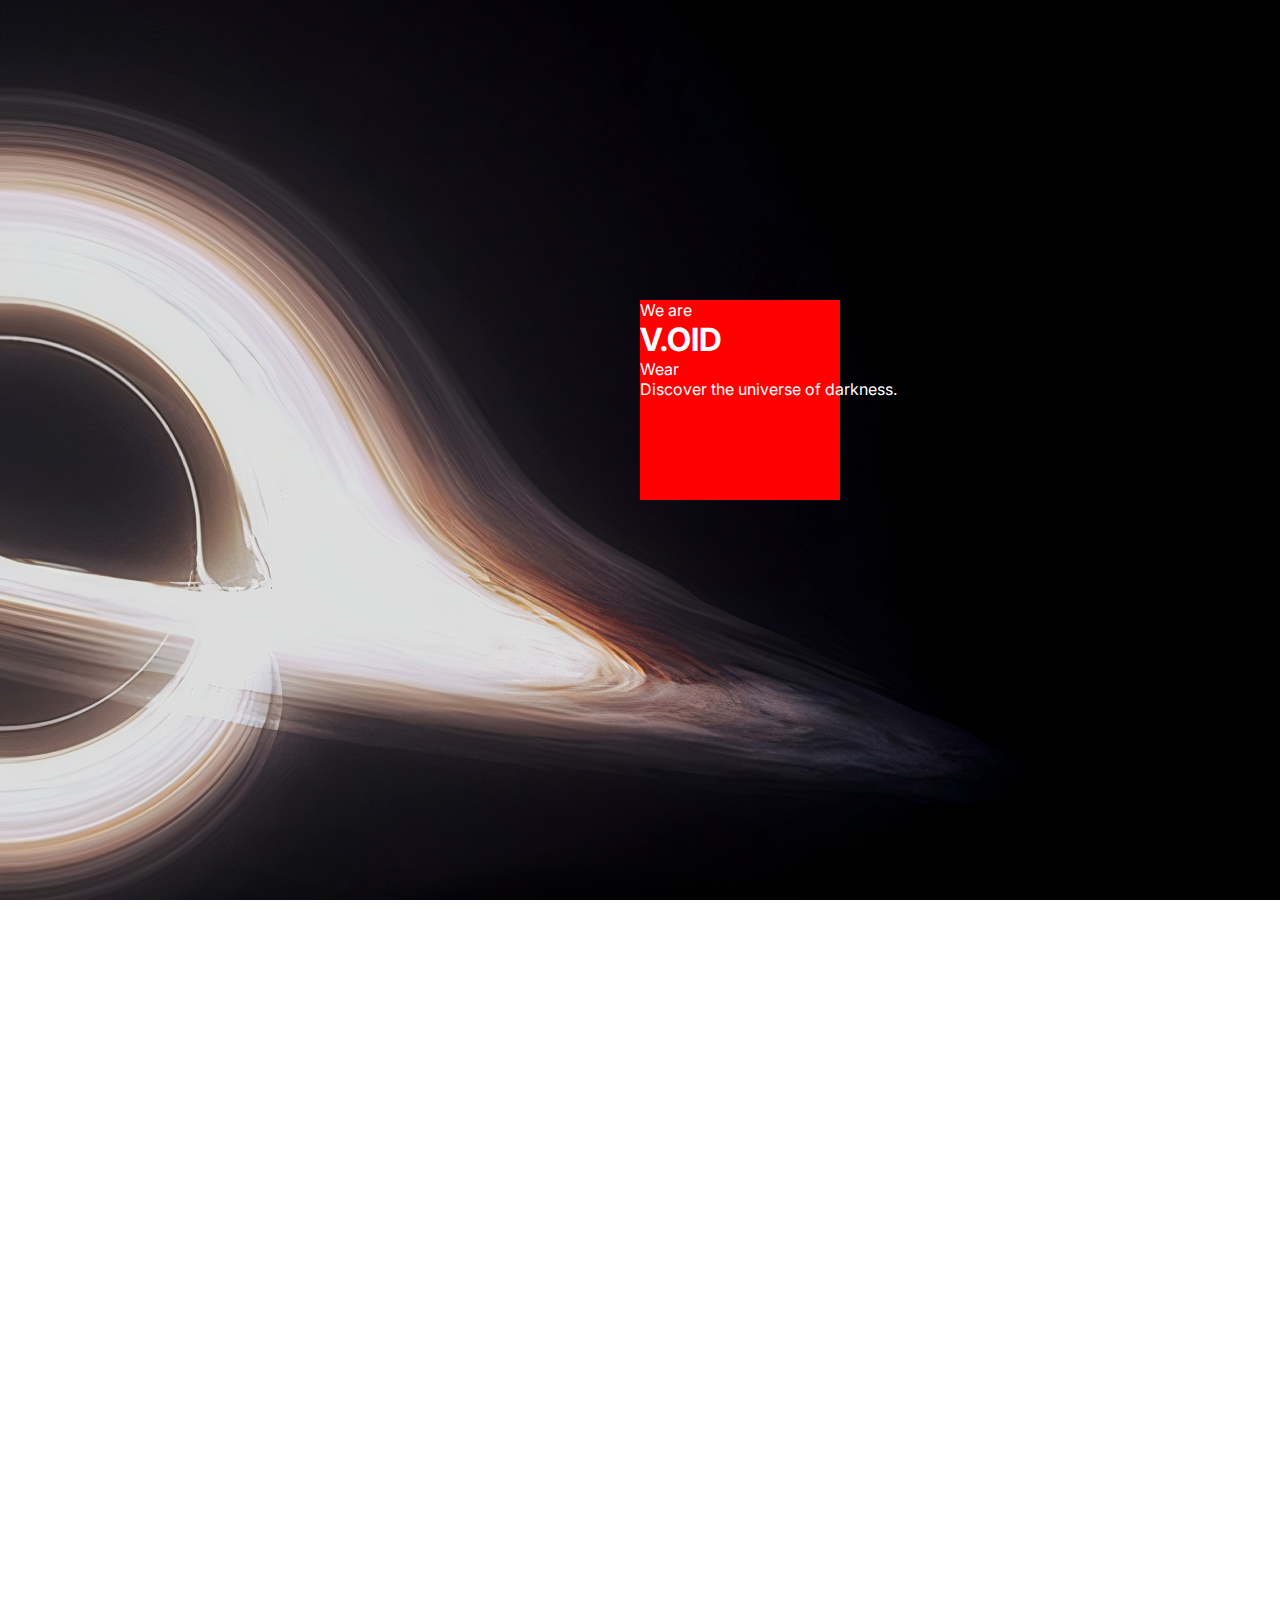
==== index.html @ 379624c5 "added more content to index.html" ====
<!DOCTYPE html>
<html lang="en">
<head>
    <meta charset="UTF-8">
    <meta http-equiv="X-UA-Compatible" content="IE=edge">
    <meta name="viewport" content="width=device-width, initial-scale=1.0">
    <link rel="stylesheet" href="style.css">
    <title>Document</title>
</head>
<body>
    <main>
        <section class="blackHole"> <!--Área - Bernardo-->
            <!--Text area by the side of the black hole-->
            <div id="voidTextIntro">
                <p id="weAre">We are</p>
                <h1 id="void">V.OID</h1>
                <p id="wear">Wear</p>
                <p id="discover">Discover the universe of darkness.</p>
            </div>
        </section>
        <section class="shop"> <!--Área - Vitor-->
        </section>
        <section class="aboutUs"> <!--Área - Bryan-->
        </section>
    </main>
</body>
</html>
---- style.css ----
@import url('https://fonts.googleapis.com/css2?family=Inter:wght@100;200;300;400;500;600;700;800;900&display=swap');

*{
    margin: 0;
    padding: 0;
}

html, body{
    overflow-x: hidden; /*added this so user can't scroll horizontally*/
    font-family: "Inter", sans-serif;
}

main{
    height: 100vh;
}

/*Black hole background styling*/

.blackHole{
    background: url("imgs/blackHole.png");
    background-position: cover;
    background-attachment: fixed;
    background-repeat: no-repeat;
    width: 100vw;
    height: 1500px;
    padding-bottom: 100px;
    background-color: black;
}

/*Styling the text by the side of the black hole*/

#voidTextIntro{
    color: #FFF;
    background-color: red;
    position: relative;
    top: 20%;
    left: 50%;
    width: 200px;
    white-space: nowrap;
    height: 200px;
}

#weAre{
    font-size: ;
}

/* -------------------------------------------------------------------------------- */
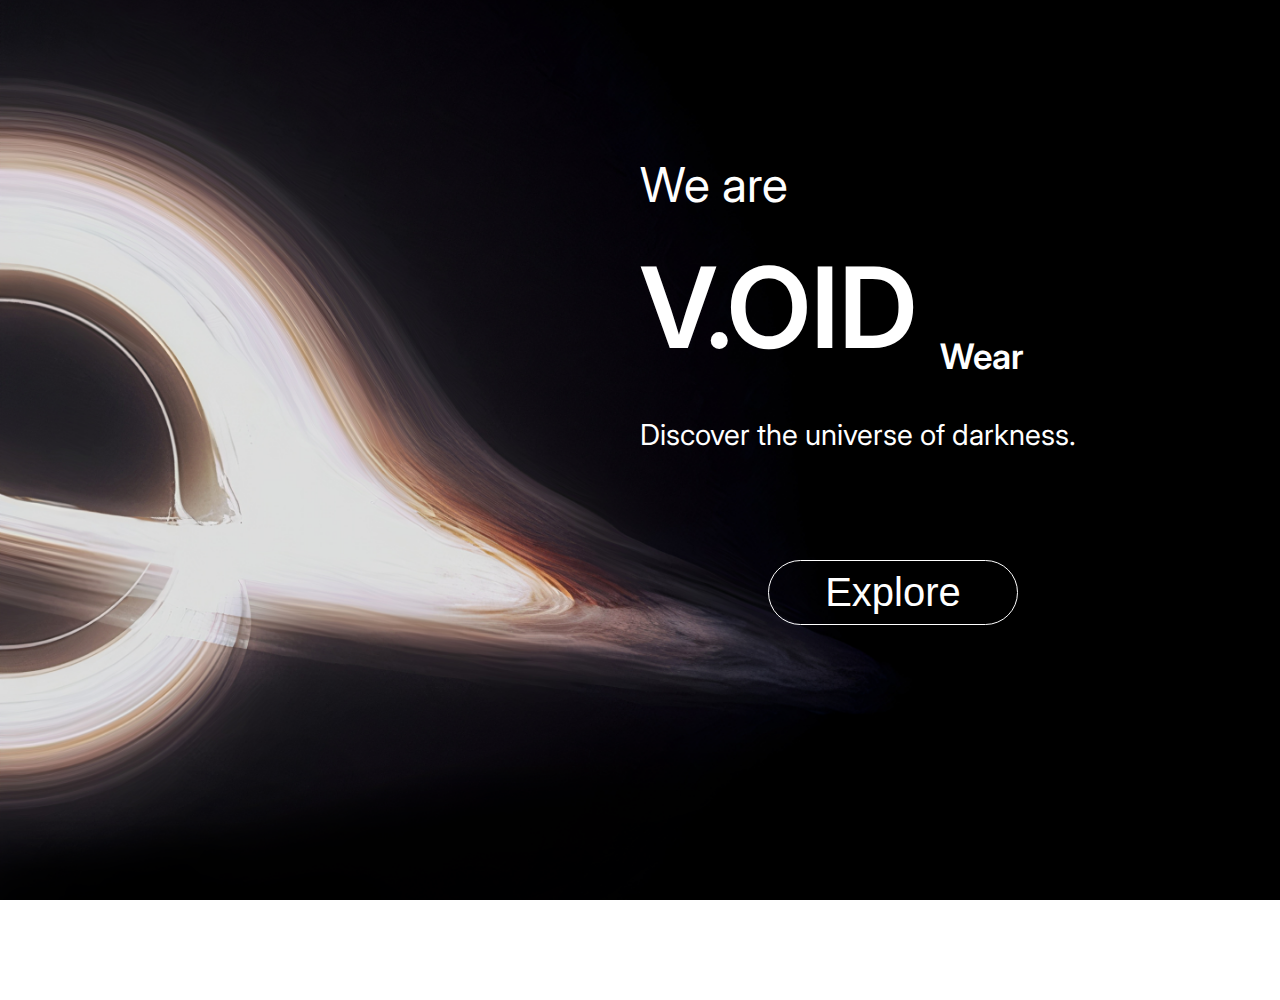
==== commit d47b759c: "finished landing page of V.OID" ====
--- a/index.html
+++ b/index.html
@@ -12,11 +12,17 @@
         <section class="blackHole"> <!--Área - Bernardo-->
             <!--Text area by the side of the black hole-->
             <div id="voidTextIntro">
-                <p id="weAre">We are</p>
-                <h1 id="void">V.OID</h1>
-                <p id="wear">Wear</p>
+                <p id="weAre">
+                    We are
+                </p>
+                <h1 id="void">
+                    <span class="voidConsume">V</span><span class="voidConsume">.</span><span class="voidConsume">O</span><span class="voidConsume">I</span><span class="voidConsume">D</span></h1>
+                <p id="wear">
+                    <span class="voidConsume">W</span><span class="voidConsume">e</span><span class="voidConsume">a</span><span class="voidConsume">r</span>
+                </p>
                 <p id="discover">Discover the universe of darkness.</p>
             </div>
+                <button id="btnExplore">Explore</button>
         </section>
         <section class="shop"> <!--Área - Vitor-->
         </section>
--- a/style.css
+++ b/style.css
@@ -18,11 +18,12 @@
 
 .blackHole{
     background: url("imgs/blackHole.png");
-    background-position: cover;
+    background-position: left top;
+    background-size: cover;
     background-attachment: fixed;
     background-repeat: no-repeat;
     width: 100vw;
-    height: 1500px;
+    height: 900px;
     padding-bottom: 100px;
     background-color: black;
 }
@@ -31,17 +32,62 @@
 
 #voidTextIntro{
     color: #FFF;
-    background-color: red;
     position: relative;
     top: 20%;
     left: 50%;
     width: 200px;
     white-space: nowrap;
     height: 200px;
+    cursor: default;
 }
 
 #weAre{
-    font-size: ;
+    font-size: 3em;
+    font-weight: 400;
+    position: relative;
+    bottom: 25px;
+    transition: 2s;
+}
+
+#void{
+    font-size: 7em;
+    font-weight: 600;
+}
+
+#wear{
+    font-size: 2.2em;
+    font-weight: 600;
+    position: relative;
+    bottom: 40px;
+    left: 300px;
+}
+
+#discover{
+    font-size: 1.8em;
+    font-weight: 400;
+}
+
+/*Makes each letter of V.OID disappear on hover*/
+
+.voidConsume{
+    transition: 0.5s;
+}
+
+.voidConsume:hover{
+    opacity: 0;
+}
+
+#btnExplore{
+    border: 1px solid white;
+    color: #FFF;
+    background-color: rgba(0, 0, 0, 0);
+    width: 250px;
+    height: 65px;
+    border-radius: 50px;
+    font-size: 40px;
+    position: relative;
+    top: 40%;
+    left: 60%;
 }
 
 /* -------------------------------------------------------------------------------- */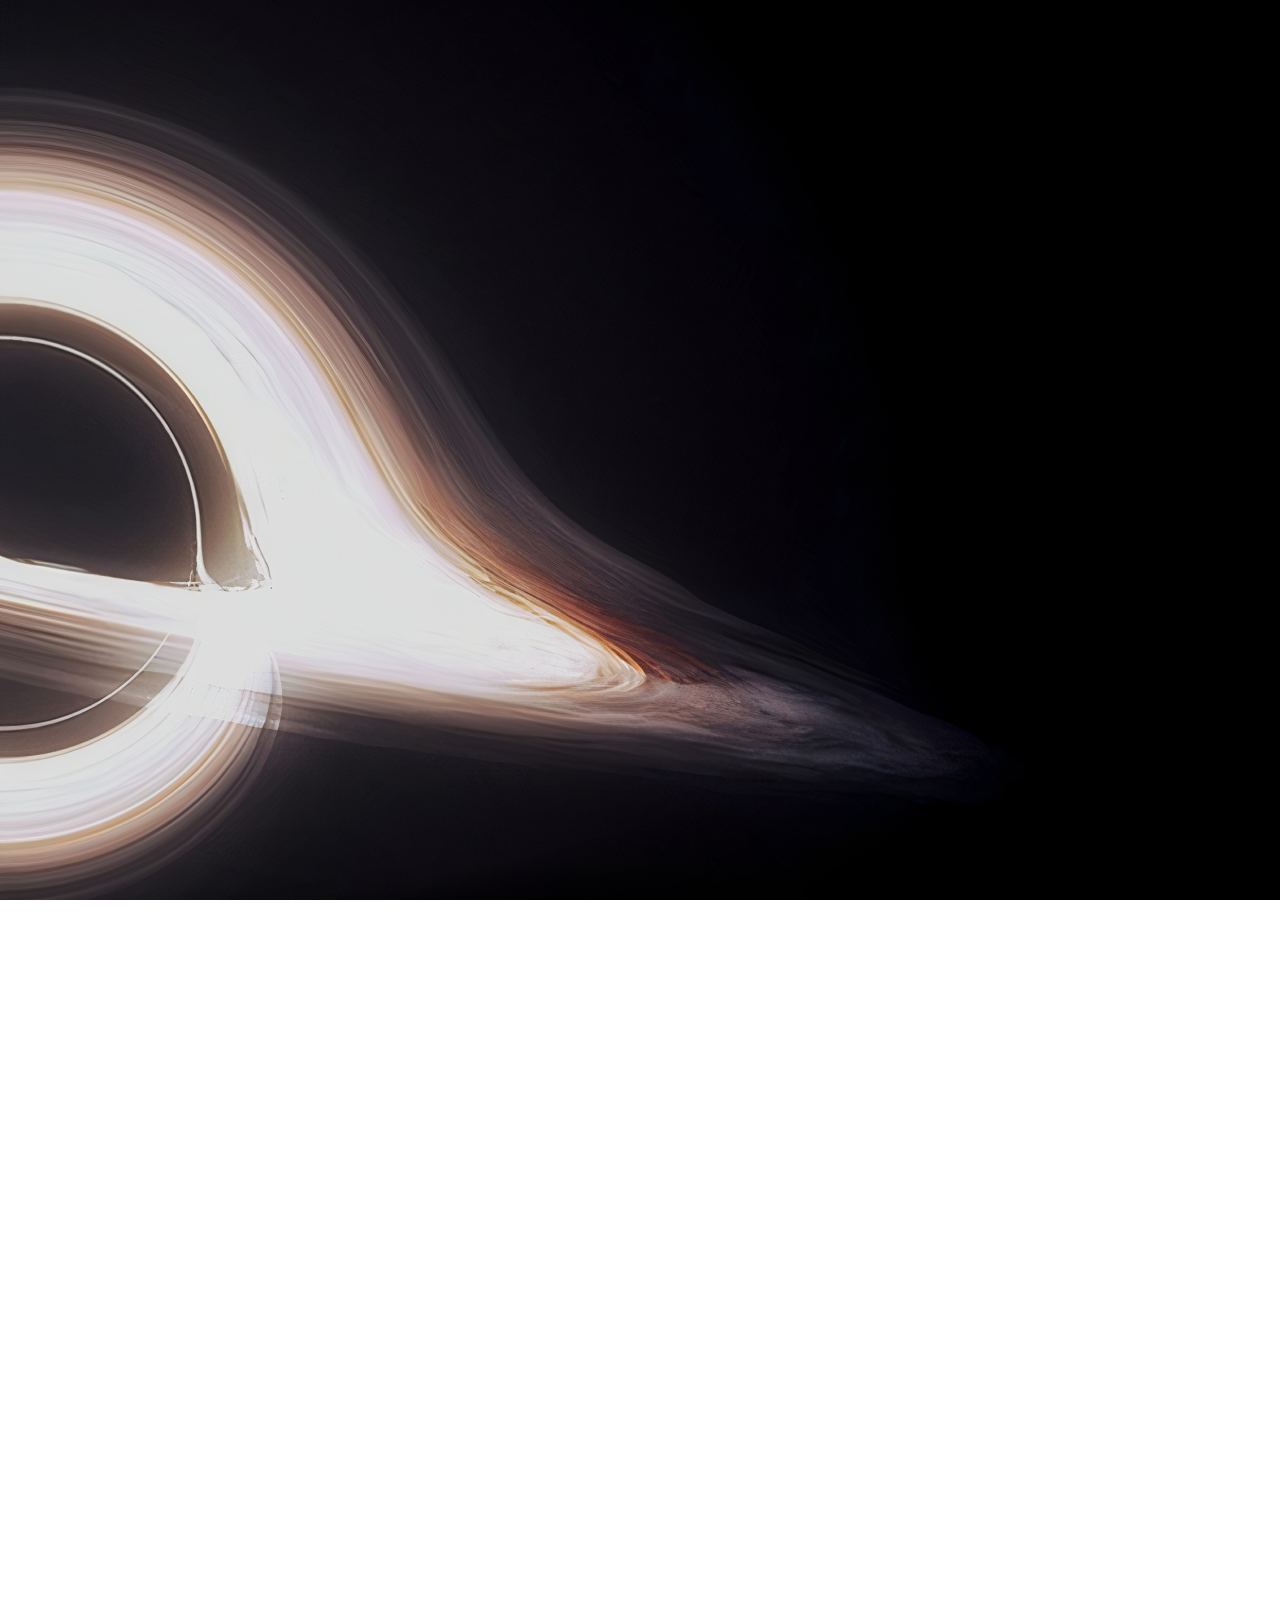
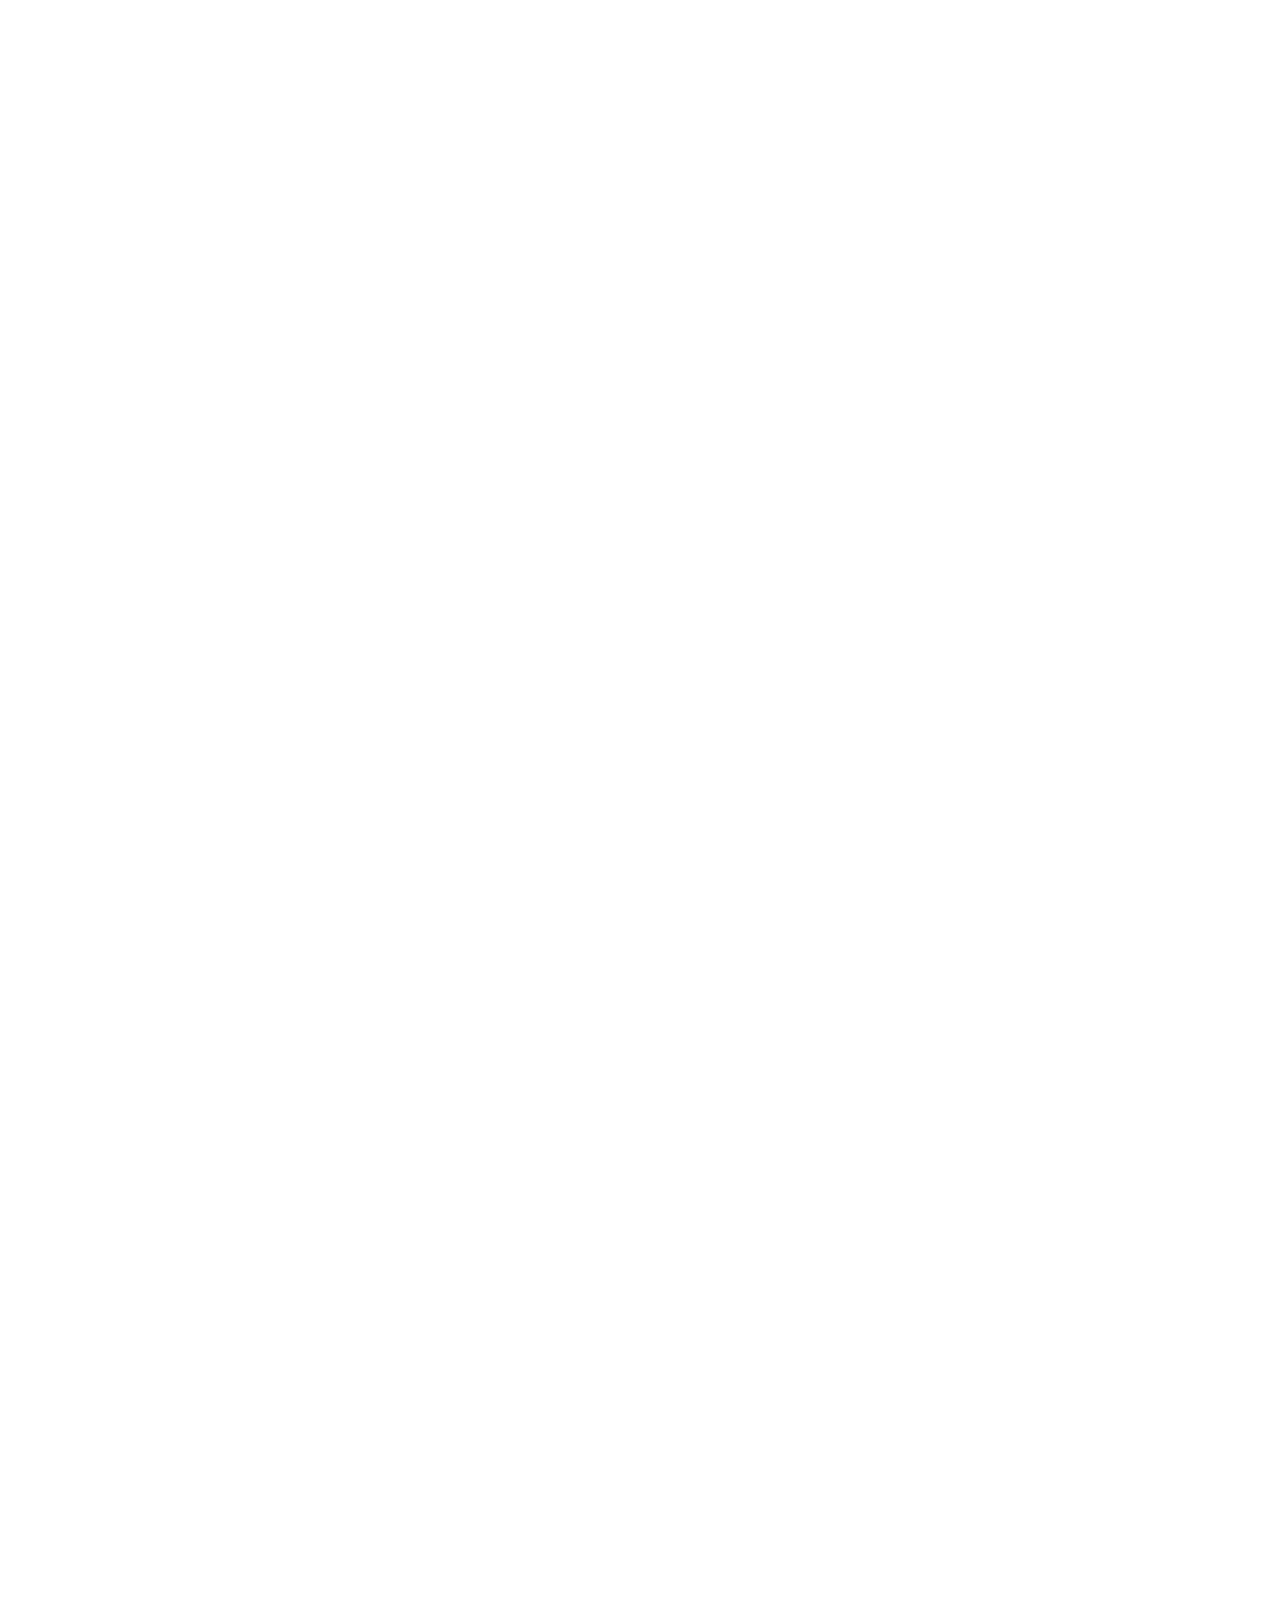
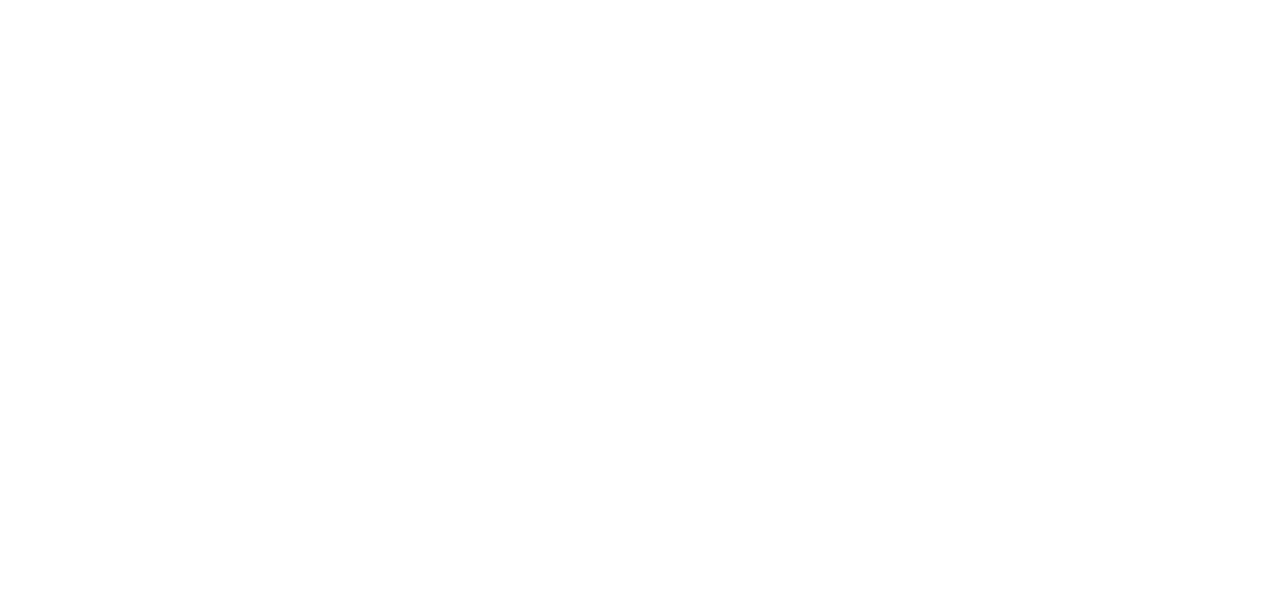
==== commit 2feca486: "Finished aboutUs" ====
--- a/index.html
+++ b/index.html
@@ -9,24 +9,51 @@
 </head>
 <body>
     <main>
-        <section class="blackHole"> <!--Área - Bernardo-->
-            <!--Text area by the side of the black hole-->
-            <div id="voidTextIntro">
-                <p id="weAre">
-                    We are
-                </p>
-                <h1 id="void">
-                    <span class="voidConsume">V</span><span class="voidConsume">.</span><span class="voidConsume">O</span><span class="voidConsume">I</span><span class="voidConsume">D</span></h1>
-                <p id="wear">
-                    <span class="voidConsume">W</span><span class="voidConsume">e</span><span class="voidConsume">a</span><span class="voidConsume">r</span>
-                </p>
-                <p id="discover">Discover the universe of darkness.</p>
+        <section class="blackHole">
+        </section>
+        <section class="shop">
+        </section>
+        <section class="aboutUs"> <!--Área do Bryan-->
+            <h1 id="aboutUsTitle">About Us</h1>
+
+            <div class="main3">
+                
+                    <img  src="/VOID/imgs/Bernardo Sarado.jpg"> <!--Fto do Bernardo-->
+                <div class="about-text"> <!--Texto Bernardo-->
+                    
+                    <h5>Developer<span> & Designer</span> </h5><!--Conhecimento-->
+                    <p id="paragrafo">Lorem ipsum dolor, sit amet consectetur adipisicing elit. Molestias, iste. Sapiente illum ducimus temporibus quos esse commodi. Maiores accusamus, alias aliquam delectus aut exercitationem nam sapiente doloremque maxime optio. Obcaecati velit iure error facilis. Illum in earum possimus itaque, tenetur fugit, assumenda at asperiores autem consequuntur, tempora vitae. Accusamus blanditiis perferendis saepe quia consequuntur quidem molestias, rem illo voluptatibus laudantium ipsum nisi repudiandae! Eius obcaecati, tenetur suscipit consequatur quo</p> <!--Falando sobre Bernardo-->
+
+                </div>
             </div>
-                <button id="btnExplore">Explore</button>
-        </section>
-        <section class="shop"> <!--Área - Vitor-->
-        </section>
-        <section class="aboutUs"> <!--Área - Bryan-->
+
+            <h1></h1>
+
+            <div class="main3">
+                
+                    <img  src="/VOID/imgs/Vitor Sarado.jpg"> <!--Fto do Bernardo-->
+                <div class="about-text"> <!--Texto Vitor-->
+                    
+                    <h5>Developer<span> & Designer</span> </h5><!--Conhecimento-->
+                    <p id="paragrafo">Lorem ipsum dolor, sit amet consectetur adipisicing elit. Molestias, iste. Sapiente illum ducimus temporibus quos esse commodi. Maiores accusamus, alias aliquam delectus aut exercitationem nam sapiente doloremque maxime optio. Obcaecati velit iure error facilis. Illum in earum possimus itaque, tenetur fugit, assumenda at asperiores autem consequuntur, tempora vitae. Accusamus blanditiis perferendis saepe quia consequuntur quidem molestias, rem illo voluptatibus laudantium ipsum nisi repudiandae! Eius obcaecati, tenetur suscipit consequatur quo</p> <!--Falando sobre Vitor-->
+
+                </div>
+            </div>
+
+            <h1></h1>
+
+            <div class="main3">
+                
+                    <img  src="/VOID/imgs/Bryan sarado.jpg"> <!--Fto do Bernardo-->
+                <div class="about-text"> <!--Texto Bryan-->
+                    
+                    <h5>Developer<span> & Designer</span> </h5><!--Conhecimento-->
+                    <p id="paragrafo">Lorem ipsum dolor, sit amet consectetur adipisicing elit. Molestias, iste. Sapiente illum ducimus temporibus quos esse commodi. Maiores accusamus, alias aliquam delectus aut exercitationem nam sapiente doloremque maxime optio. Obcaecati velit iure error facilis. Illum in earum possimus itaque, tenetur fugit, assumenda at asperiores autem consequuntur, tempora vitae. Accusamus blanditiis perferendis saepe quia consequuntur quidem molestias, rem illo voluptatibus laudantium ipsum nisi repudiandae! Eius obcaecati, tenetur suscipit consequatur quo</p> <!--Falando sobre Bryan-->
+
+                </div>
+            </div>
+
+
         </section>
     </main>
 </body>
--- a/style.css
+++ b/style.css
@@ -1,4 +1,4 @@
-@import url('https://fonts.googleapis.com/css2?family=Inter:wght@100;200;300;400;500;600;700;800;900&display=swap');
+@import url(https://fonts.googleapis.com/css2?family=Inter:wght@100;200;300;400;500;600;700;800;900&display=swap%27);
 
 *{
     margin: 0;
@@ -6,88 +6,102 @@
 }
 
 html, body{
-    overflow-x: hidden; /*added this so user can't scroll horizontally*/
-    font-family: "Inter", sans-serif;
+    overflow-x: hidden;
+    font-family: "Inter",sans-serif;
 }
 
 main{
     height: 100vh;
 }
 
-/*Black hole background styling*/
-
 .blackHole{
     background: url("imgs/blackHole.png");
-    background-position: left top;
-    background-size: cover;
+    background-position: cover;
     background-attachment: fixed;
     background-repeat: no-repeat;
     width: 100vw;
-    height: 900px;
+    height: 1500px;
     padding-bottom: 100px;
     background-color: black;
 }
 
-/*Styling the text by the side of the black hole*/
+/* -------------------------------------------------------------------------------- */
 
-#voidTextIntro{
-    color: #FFF;
-    position: relative;
-    top: 20%;
-    left: 50%;
-    width: 200px;
-    white-space: nowrap;
-    height: 200px;
-    cursor: default;
+.aboutUs{ /*About  */
+    width: 100%;
+    padding: 78px 0px;
+    background-color: #000000;
+    background-image: url(imgs/Azulkkk.jpg);
+    background-repeat: no-repeat;
+    background-size: cover;
+    background-position: left center;
+    
 }
 
-#weAre{
-    font-size: 3em;
-    font-weight: 400;
-    position: relative;
-    bottom: 25px;
-    transition: 2s;
+.aboutUs img{
+    height: auto;
+    width: 420px;
 }
 
-#void{
-    font-size: 7em;
-    font-weight: 600;
+.about-text{
+    width: 550px;
 }
 
-#wear{
-    font-size: 2.2em;
-    font-weight: 600;
-    position: relative;
-    bottom: 40px;
-    left: 300px;
+.about-text h1{
+    color: #fff;
+    font-size: 90px;
+    text-transform: capitalize;
+    margin-bottom:120px ;
 }
 
-#discover{
-    font-size: 1.8em;
-    font-weight: 400;
+.about-text h5{
+    color: #fff;
+    font-size: 25px;
+    text-transform: capitalize;
+    margin-bottom: 25px;
+    letter-spacing: 2px;
+}
+.about-text p{
+    color: #fcfc;
+    letter-spacing: 2px;
+    line-height: 28px;
+    font-size: 18px;
+    margin-bottom: 100px;
 }
 
-/*Makes each letter of V.OID disappear on hover*/
-
-.voidConsume{
-    transition: 0.5s;
+#aboutUsTitle{
+    color: #fff;
+    text-align: center;
+    margin-bottom: 50px;
+    font-size: 100px;
 }
 
-.voidConsume:hover{
-    opacity: 0;
+.main3{
+    width: 1130px;
+    max-width: 95%;
+    margin: 0 auto;
+    display: flex;
+    align-items: center;
+    justify-content:center ;
+    flex-direction: row;
+    gap: 20px;
+
 }
 
-#btnExplore{
-    border: 1px solid white;
-    color: #FFF;
-    background-color: rgba(0, 0, 0, 0);
-    width: 250px;
-    height: 65px;
-    border-radius: 50px;
-    font-size: 40px;
-    position: relative;
-    top: 40%;
-    left: 60%;
+.paragrafo{
+    display: flex;
 }
 
-/* -------------------------------------------------------------------------------- */+span{
+    color: #f9004d;
+}
+
+#vitor{
+    margin-bottom: 40px;
+
+       
+}
+
+h1{
+    margin-bottom: 200px;
+}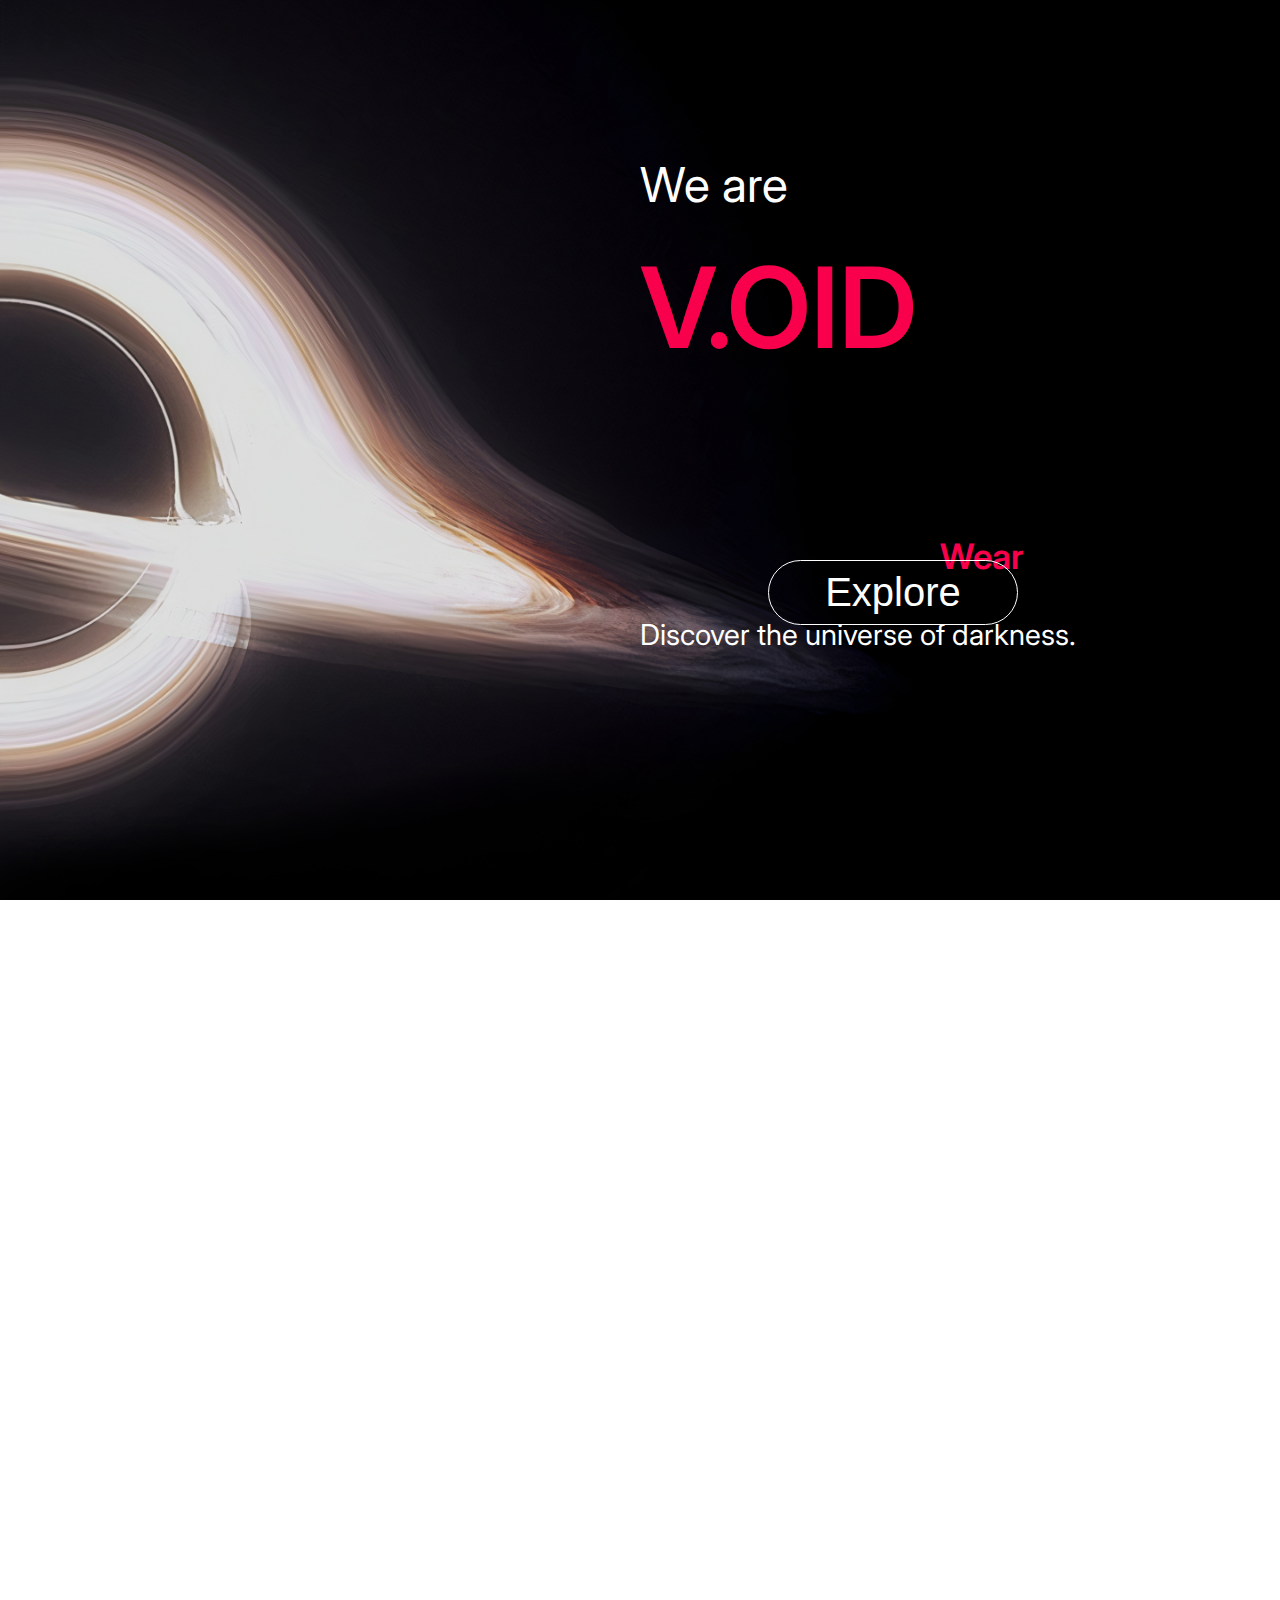
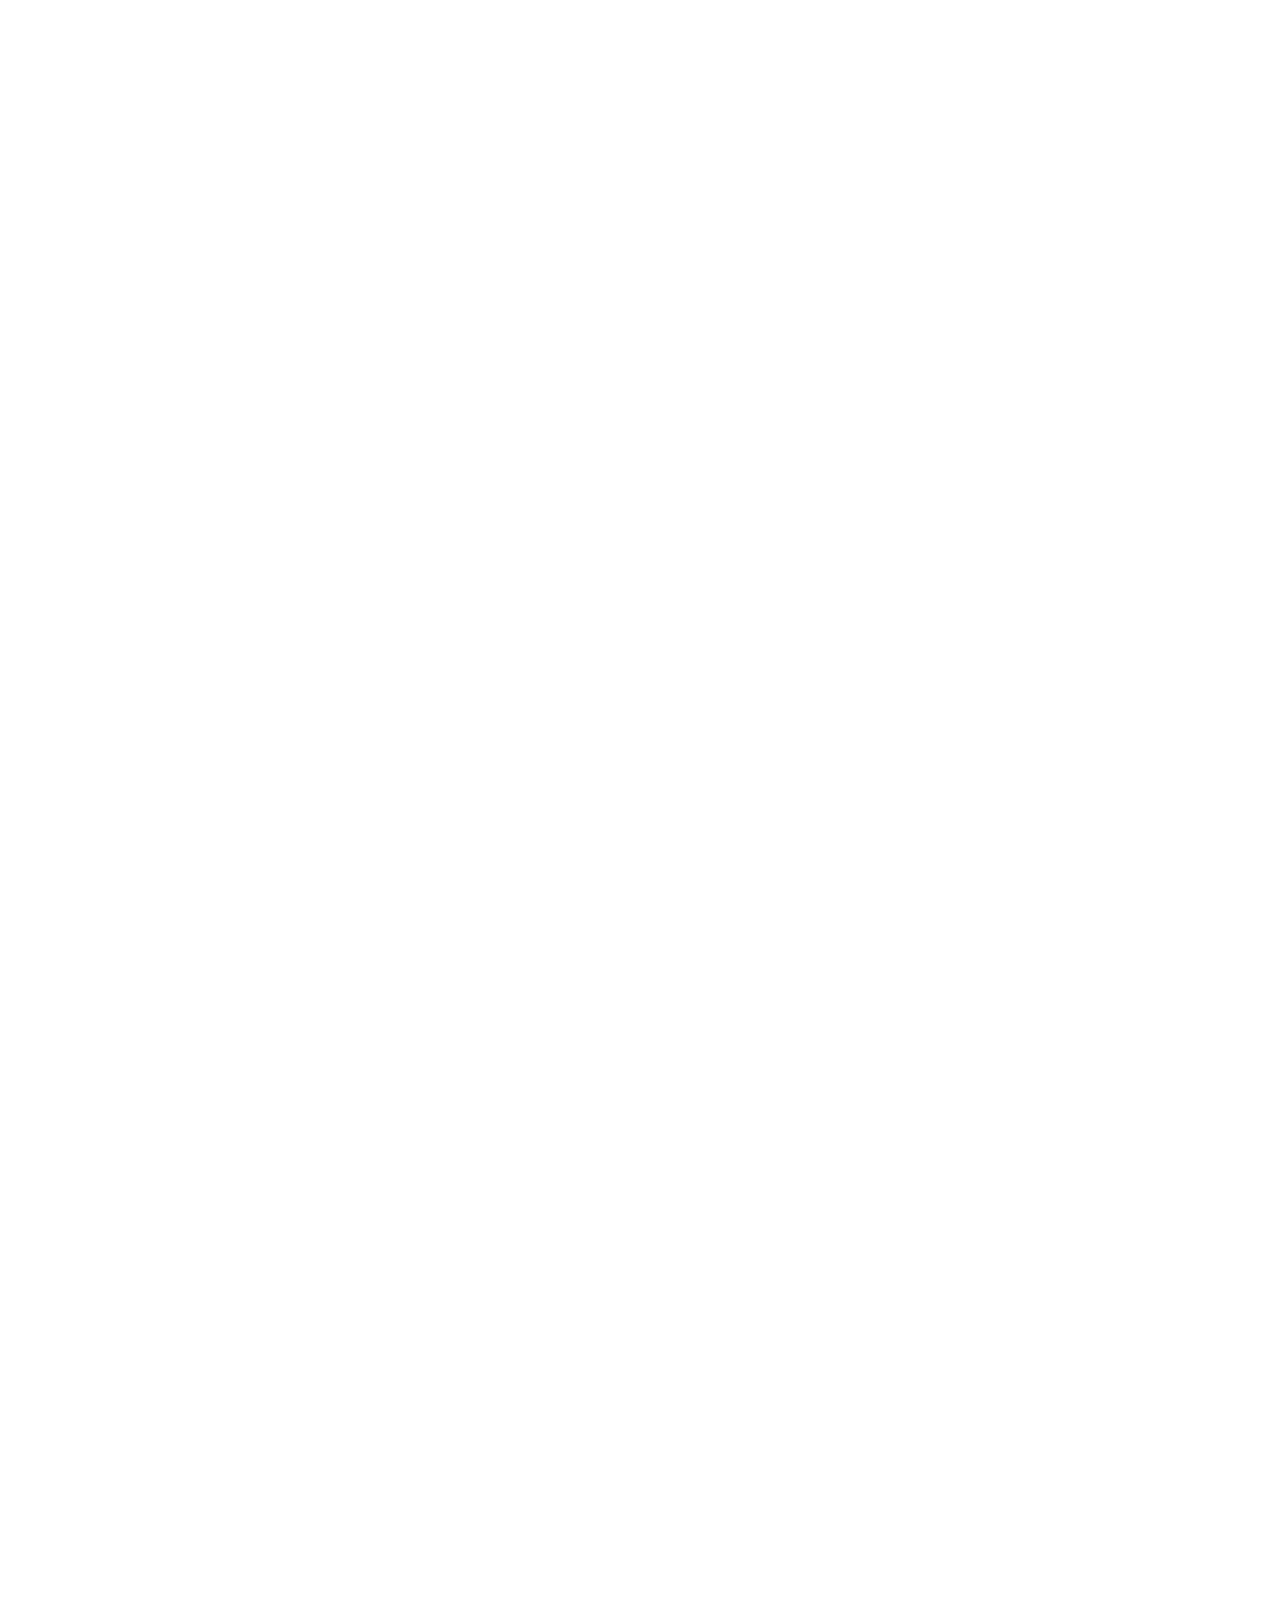
==== commit dec5166a: "merged 'bernardo' branch and 'brayan' branch to develop" ====
--- a/index.html
+++ b/index.html
@@ -9,9 +9,22 @@
 </head>
 <body>
     <main>
-        <section class="blackHole">
+        <section class="blackHole"> <!--Área - Bernardo-->
+            <!--Text area by the side of the black hole-->
+            <div id="voidTextIntro">
+                <p id="weAre">
+                    We are
+                </p>
+                <h1 id="void">
+                    <span class="voidConsume">V</span><span class="voidConsume">.</span><span class="voidConsume">O</span><span class="voidConsume">I</span><span class="voidConsume">D</span></h1>
+                <p id="wear">
+                    <span class="voidConsume">W</span><span class="voidConsume">e</span><span class="voidConsume">a</span><span class="voidConsume">r</span>
+                </p>
+                <p id="discover">Discover the universe of darkness.</p>
+            </div>
+                <button id="btnExplore">Explore</button>
         </section>
-        <section class="shop">
+        <section class="shop"> <!--Área - Vitor-->
         </section>
         <section class="aboutUs"> <!--Área do Bryan-->
             <h1 id="aboutUsTitle">About Us</h1>
--- a/style.css
+++ b/style.css
@@ -1,4 +1,4 @@
-@import url(https://fonts.googleapis.com/css2?family=Inter:wght@100;200;300;400;500;600;700;800;900&display=swap%27);
+@import url('https://fonts.googleapis.com/css2?family=Inter:wght@100;200;300;400;500;600;700;800;900&display=swap');
 
 *{
     margin: 0;
@@ -6,25 +6,91 @@
 }
 
 html, body{
-    overflow-x: hidden;
-    font-family: "Inter",sans-serif;
+    overflow-x: hidden; /*added this so user can't scroll horizontally*/
+    font-family: "Inter", sans-serif;
 }
 
 main{
     height: 100vh;
 }
 
+/*Black hole background styling*/
+
 .blackHole{
     background: url("imgs/blackHole.png");
-    background-position: cover;
+    background-position: left top;
+    background-size: cover;
     background-attachment: fixed;
     background-repeat: no-repeat;
     width: 100vw;
-    height: 1500px;
+    height: 900px;
     padding-bottom: 100px;
     background-color: black;
 }
 
+/*Styling the text by the side of the black hole*/
+
+#voidTextIntro{
+    color: #FFF;
+    position: relative;
+    top: 20%;
+    left: 50%;
+    width: 200px;
+    white-space: nowrap;
+    height: 200px;
+    cursor: default;
+}
+
+#weAre{
+    font-size: 3em;
+    font-weight: 400;
+    position: relative;
+    bottom: 25px;
+    transition: 2s;
+}
+
+#void{
+    font-size: 7em;
+    font-weight: 600;
+}
+
+#wear{
+    font-size: 2.2em;
+    font-weight: 600;
+    position: relative;
+    bottom: 40px;
+    left: 300px;
+}
+
+#discover{
+    font-size: 1.8em;
+    font-weight: 400;
+}
+
+/*Makes each letter of V.OID disappear on hover*/
+
+.voidConsume{
+    transition: 0.5s;
+}
+
+.voidConsume:hover{
+    opacity: 0;
+}
+
+#btnExplore{
+    border: 1px solid white;
+    color: #FFF;
+    background-color: rgba(0, 0, 0, 0);
+    width: 250px;
+    height: 65px;
+    border-radius: 50px;
+    font-size: 40px;
+    position: relative;
+    top: 40%;
+    left: 60%;
+}
+
+/* -------------------------------------------------------------------------------- */
 /* -------------------------------------------------------------------------------- */
 
 .aboutUs{ /*About  */
@@ -104,4 +170,4 @@
 
 h1{
     margin-bottom: 200px;
-}+}
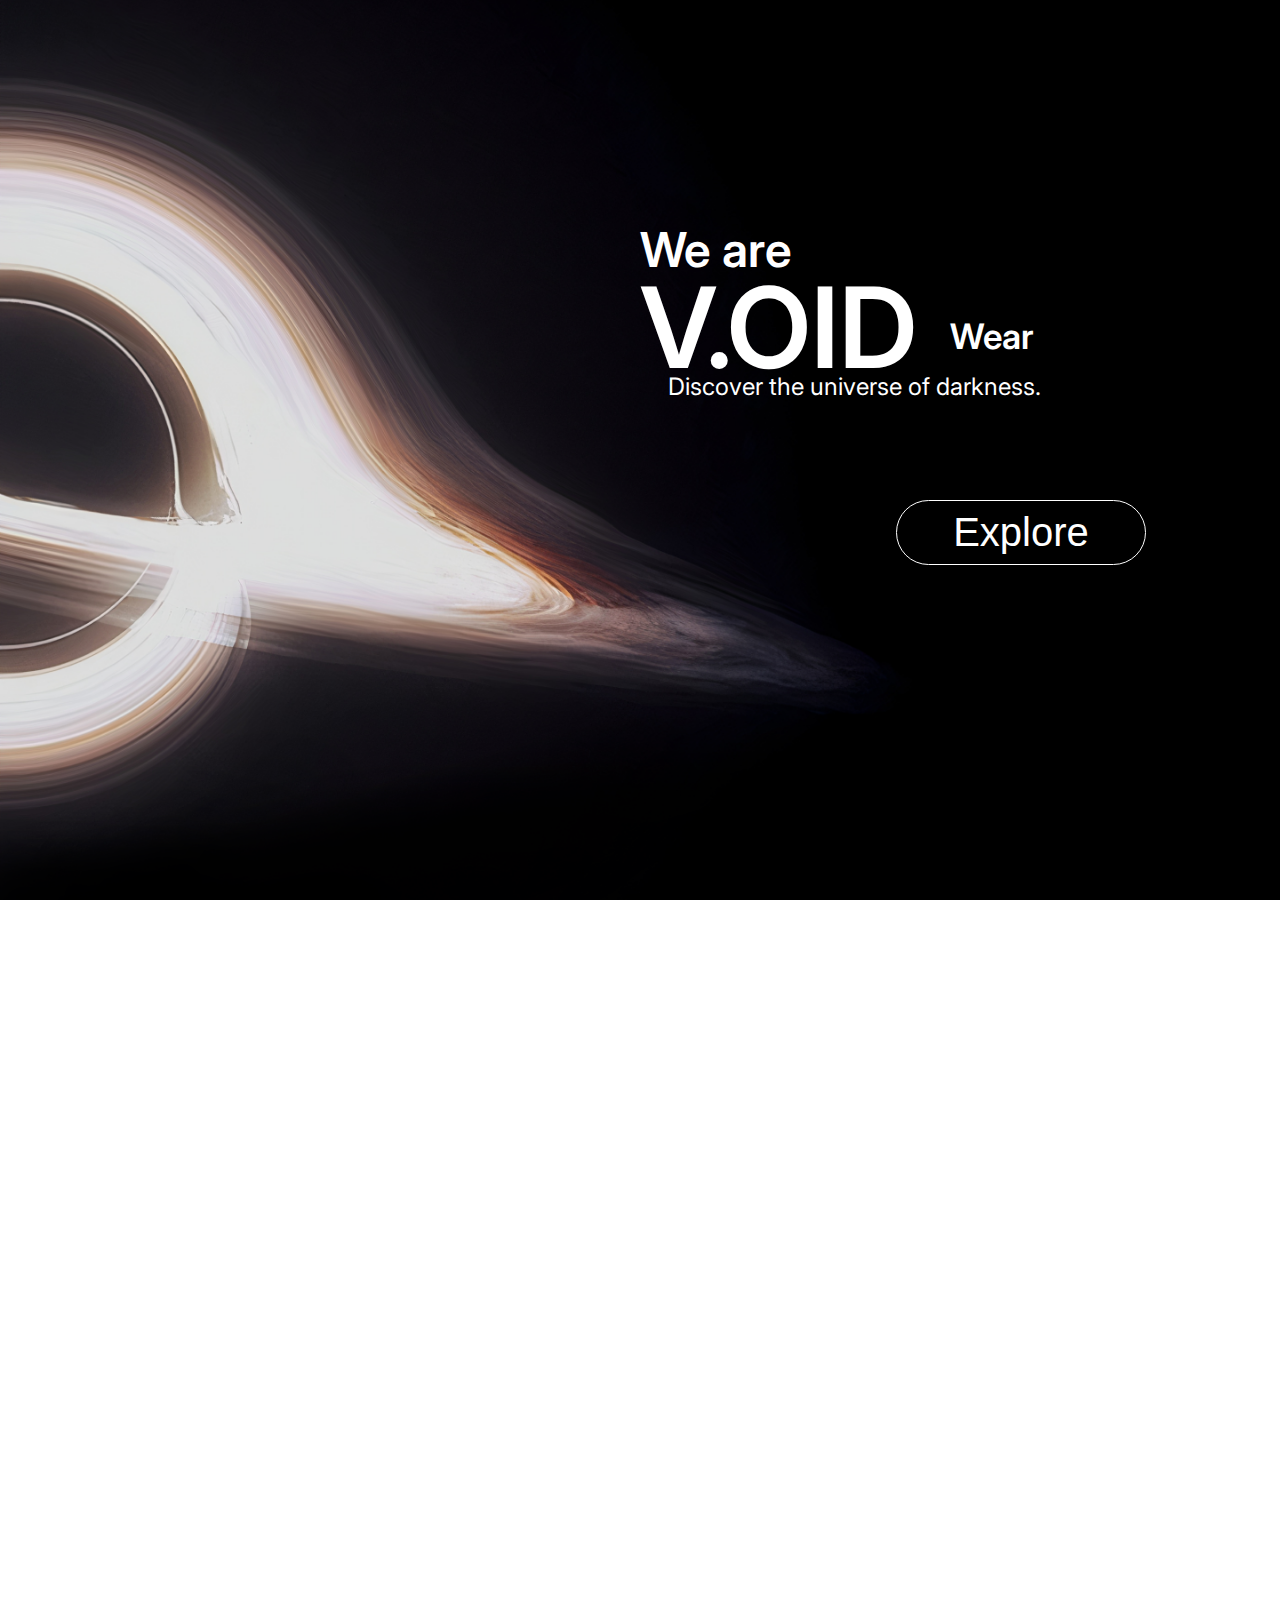
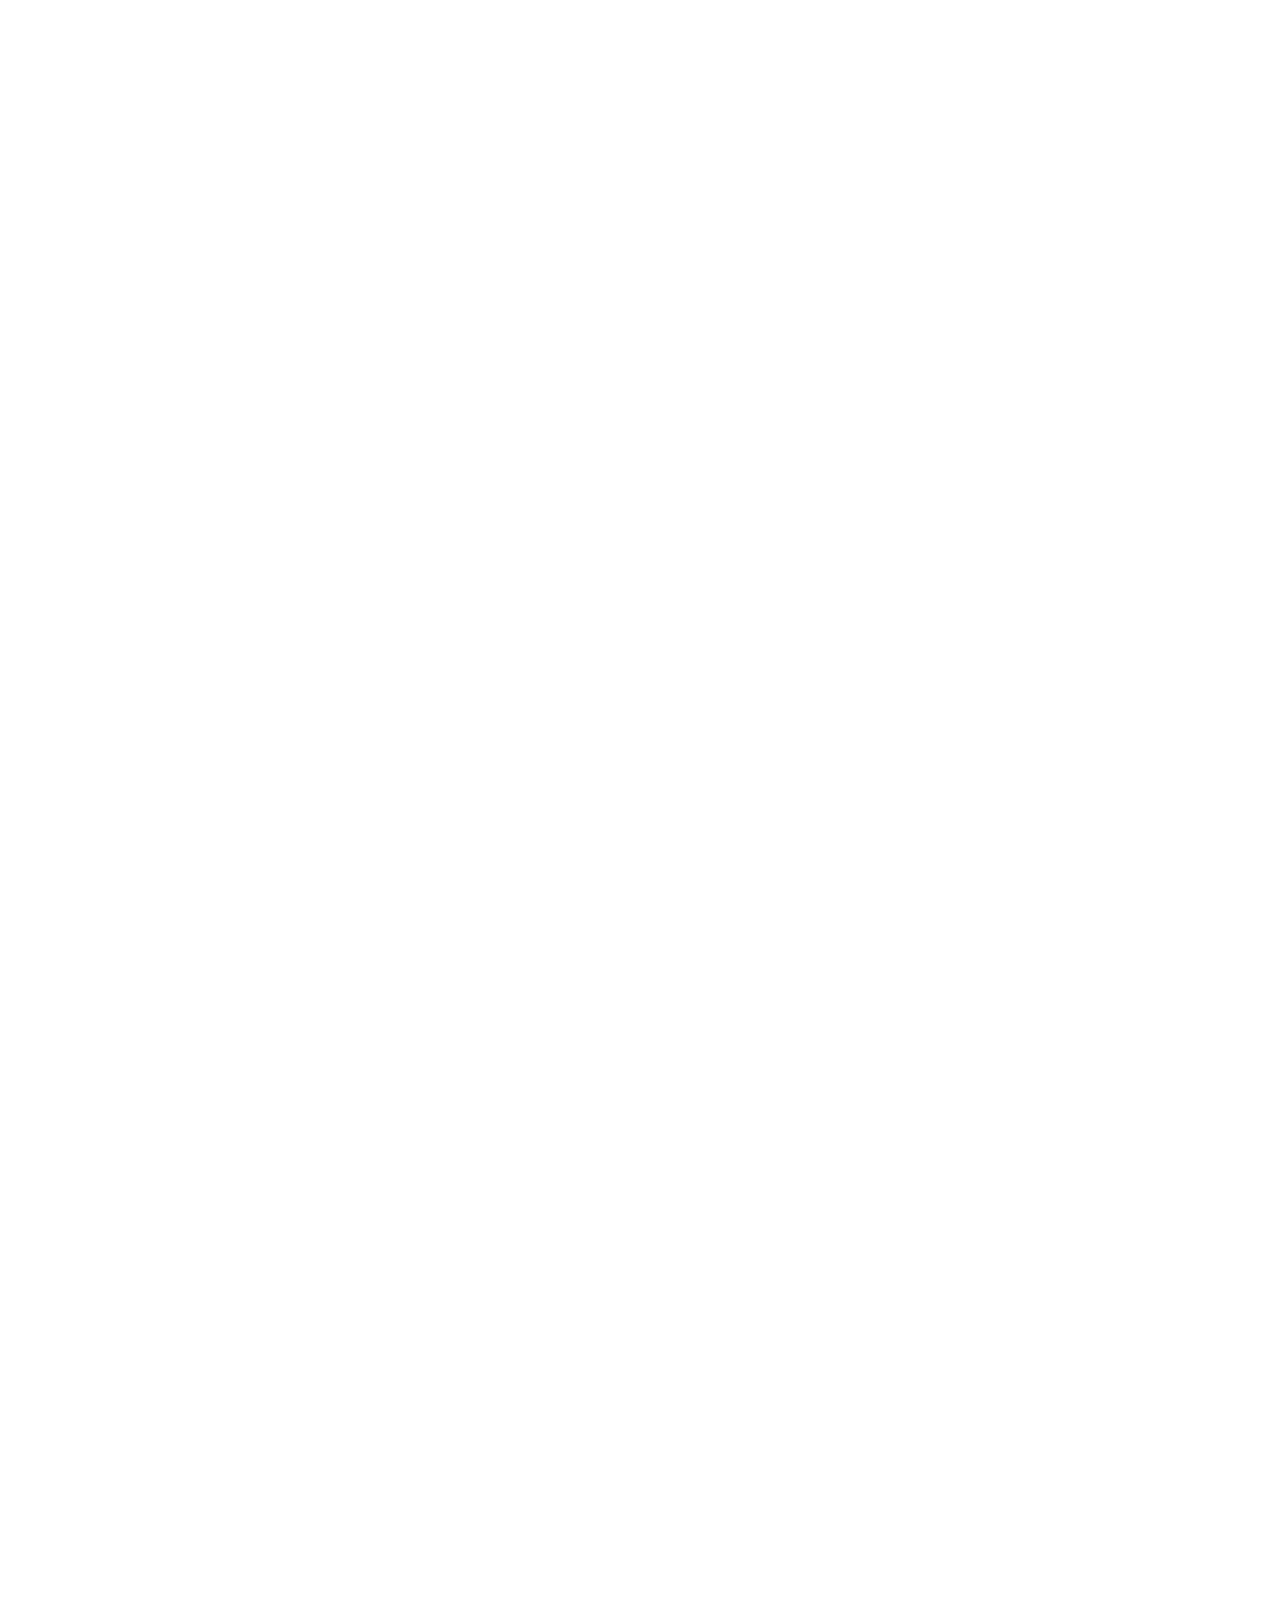
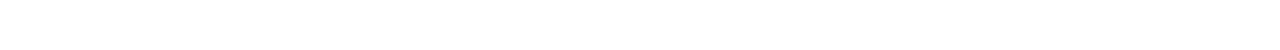
==== commit 4c109522: "changed V.OID text positioning" ====
--- a/index.html
+++ b/index.html
@@ -24,48 +24,39 @@
             </div>
                 <button id="btnExplore">Explore</button>
         </section>
+
         <section class="shop"> <!--Área - Vitor-->
         </section>
+
         <section class="aboutUs"> <!--Área do Bryan-->
+
             <h1 id="aboutUsTitle">About Us</h1>
-
+            
             <div class="main3">
-                
-                    <img  src="/VOID/imgs/Bernardo Sarado.jpg"> <!--Fto do Bernardo-->
+                <img  src="imgs/Bernardo Sarado.jpg"> <!--Fto do Bernardo-->
                 <div class="about-text"> <!--Texto Bernardo-->
-                    
-                    <h5>Developer<span> & Designer</span> </h5><!--Conhecimento-->
-                    <p id="paragrafo">Lorem ipsum dolor, sit amet consectetur adipisicing elit. Molestias, iste. Sapiente illum ducimus temporibus quos esse commodi. Maiores accusamus, alias aliquam delectus aut exercitationem nam sapiente doloremque maxime optio. Obcaecati velit iure error facilis. Illum in earum possimus itaque, tenetur fugit, assumenda at asperiores autem consequuntur, tempora vitae. Accusamus blanditiis perferendis saepe quia consequuntur quidem molestias, rem illo voluptatibus laudantium ipsum nisi repudiandae! Eius obcaecati, tenetur suscipit consequatur quo</p> <!--Falando sobre Bernardo-->
-
+                    <h5>Developer<span class="designer"> & Designer</span> </h5><!--Conhecimento-->
+                    <p id="paragrafo">Lorem ipsum dolor, sit amet consectetur adipisicing elit. Molestias, iste. Sapiente illum ducimus temporibus quos esse commodi. Maiores accusamus, alias aliquam delectus aut exercitationem nam sapiente doloremque maxime optio. Obcaecati velit iure error facilis. Illum in earum possimus itaque, tenetur fugit, assumenda at asperiores autem consequuntur, tempora vitae. Accusamus blanditiis perferendis saepe quia consequuntur quidem molestias, rem illo voluptatibus laudantium ipsum nisi repudiandae! Eius obcaecati, tenetur suscipit consequatur quo</p>
+                    <!--Falando sobre Bernardo-->
                 </div>
             </div>
 
-            <h1></h1>
-
             <div class="main3">
-                
-                    <img  src="/VOID/imgs/Vitor Sarado.jpg"> <!--Fto do Bernardo-->
+                <img  src="imgs/Vitor Sarado.jpg"> <!--Fto do Bernardo-->
                 <div class="about-text"> <!--Texto Vitor-->
-                    
-                    <h5>Developer<span> & Designer</span> </h5><!--Conhecimento-->
+                    <h5>Developer<span class="designer"> & Designer</span> </h5><!--Conhecimento-->
                     <p id="paragrafo">Lorem ipsum dolor, sit amet consectetur adipisicing elit. Molestias, iste. Sapiente illum ducimus temporibus quos esse commodi. Maiores accusamus, alias aliquam delectus aut exercitationem nam sapiente doloremque maxime optio. Obcaecati velit iure error facilis. Illum in earum possimus itaque, tenetur fugit, assumenda at asperiores autem consequuntur, tempora vitae. Accusamus blanditiis perferendis saepe quia consequuntur quidem molestias, rem illo voluptatibus laudantium ipsum nisi repudiandae! Eius obcaecati, tenetur suscipit consequatur quo</p> <!--Falando sobre Vitor-->
-
                 </div>
             </div>
 
-            <h1></h1>
-
             <div class="main3">
-                
-                    <img  src="/VOID/imgs/Bryan sarado.jpg"> <!--Fto do Bernardo-->
+                <img  src="imgs/Bryan sarado.jpg"> <!--Fto do Bernardo-->
                 <div class="about-text"> <!--Texto Bryan-->
-                    
-                    <h5>Developer<span> & Designer</span> </h5><!--Conhecimento-->
-                    <p id="paragrafo">Lorem ipsum dolor, sit amet consectetur adipisicing elit. Molestias, iste. Sapiente illum ducimus temporibus quos esse commodi. Maiores accusamus, alias aliquam delectus aut exercitationem nam sapiente doloremque maxime optio. Obcaecati velit iure error facilis. Illum in earum possimus itaque, tenetur fugit, assumenda at asperiores autem consequuntur, tempora vitae. Accusamus blanditiis perferendis saepe quia consequuntur quidem molestias, rem illo voluptatibus laudantium ipsum nisi repudiandae! Eius obcaecati, tenetur suscipit consequatur quo</p> <!--Falando sobre Bryan-->
-
+                    <h5>Developer<span class="designer"> & Designer</span> </h5><!--Conhecimento-->
+                    <p id="paragrafo">Lorem ipsum dolor, sit amet consectetur adipisicing elit. Molestias, iste. Sapiente illum ducimus temporibus quos esse commodi. Maiores accusamus, alias aliquam delectus aut exercitationem nam sapiente doloremque maxime optio. Obcaecati velit iure error facilis. Illum in earum possimus itaque, tenetur fugit, assumenda at asperiores autem consequuntur, tempora vitae. Accusamus blanditiis perferendis saepe quia consequuntur quidem molestias, rem illo voluptatibus laudantium ipsum nisi repudiandae! Eius obcaecati, tenetur suscipit consequatur quo</p> 
+                    <!--Falando sobre Bryan-->
                 </div>
             </div>
-
 
         </section>
     </main>
--- a/style.css
+++ b/style.css
@@ -23,7 +23,7 @@
     background-attachment: fixed;
     background-repeat: no-repeat;
     width: 100vw;
-    height: 900px;
+    height: 1000px;
     padding-bottom: 100px;
     background-color: black;
 }
@@ -43,10 +43,11 @@
 
 #weAre{
     font-size: 3em;
-    font-weight: 400;
+    font-weight: 600;
     position: relative;
-    bottom: 25px;
+    top: 20px;
     transition: 2s;
+
 }
 
 #void{
@@ -58,13 +59,16 @@
     font-size: 2.2em;
     font-weight: 600;
     position: relative;
-    bottom: 40px;
-    left: 300px;
+    bottom: 80px;
+    left: 310px;
 }
 
 #discover{
-    font-size: 1.8em;
+    font-size: 1.5em;
     font-weight: 400;
+    position: relative;
+    bottom: 65px;
+    left: 28px;
 }
 
 /*Makes each letter of V.OID disappear on hover*/
@@ -86,11 +90,12 @@
     border-radius: 50px;
     font-size: 40px;
     position: relative;
-    top: 40%;
-    left: 60%;
+    top: 30%;
+    left: 70%;
 }
 
 /* -------------------------------------------------------------------------------- */
+
 /* -------------------------------------------------------------------------------- */
 
 .aboutUs{ /*About  */
@@ -146,6 +151,7 @@
     width: 1130px;
     max-width: 95%;
     margin: 0 auto;
+    margin-bottom: 50px;
     display: flex;
     align-items: center;
     justify-content:center ;
@@ -158,7 +164,7 @@
     display: flex;
 }
 
-span{
+.designer{
     color: #f9004d;
 }
 
@@ -167,7 +173,3 @@
 
        
 }
-
-h1{
-    margin-bottom: 200px;
-}
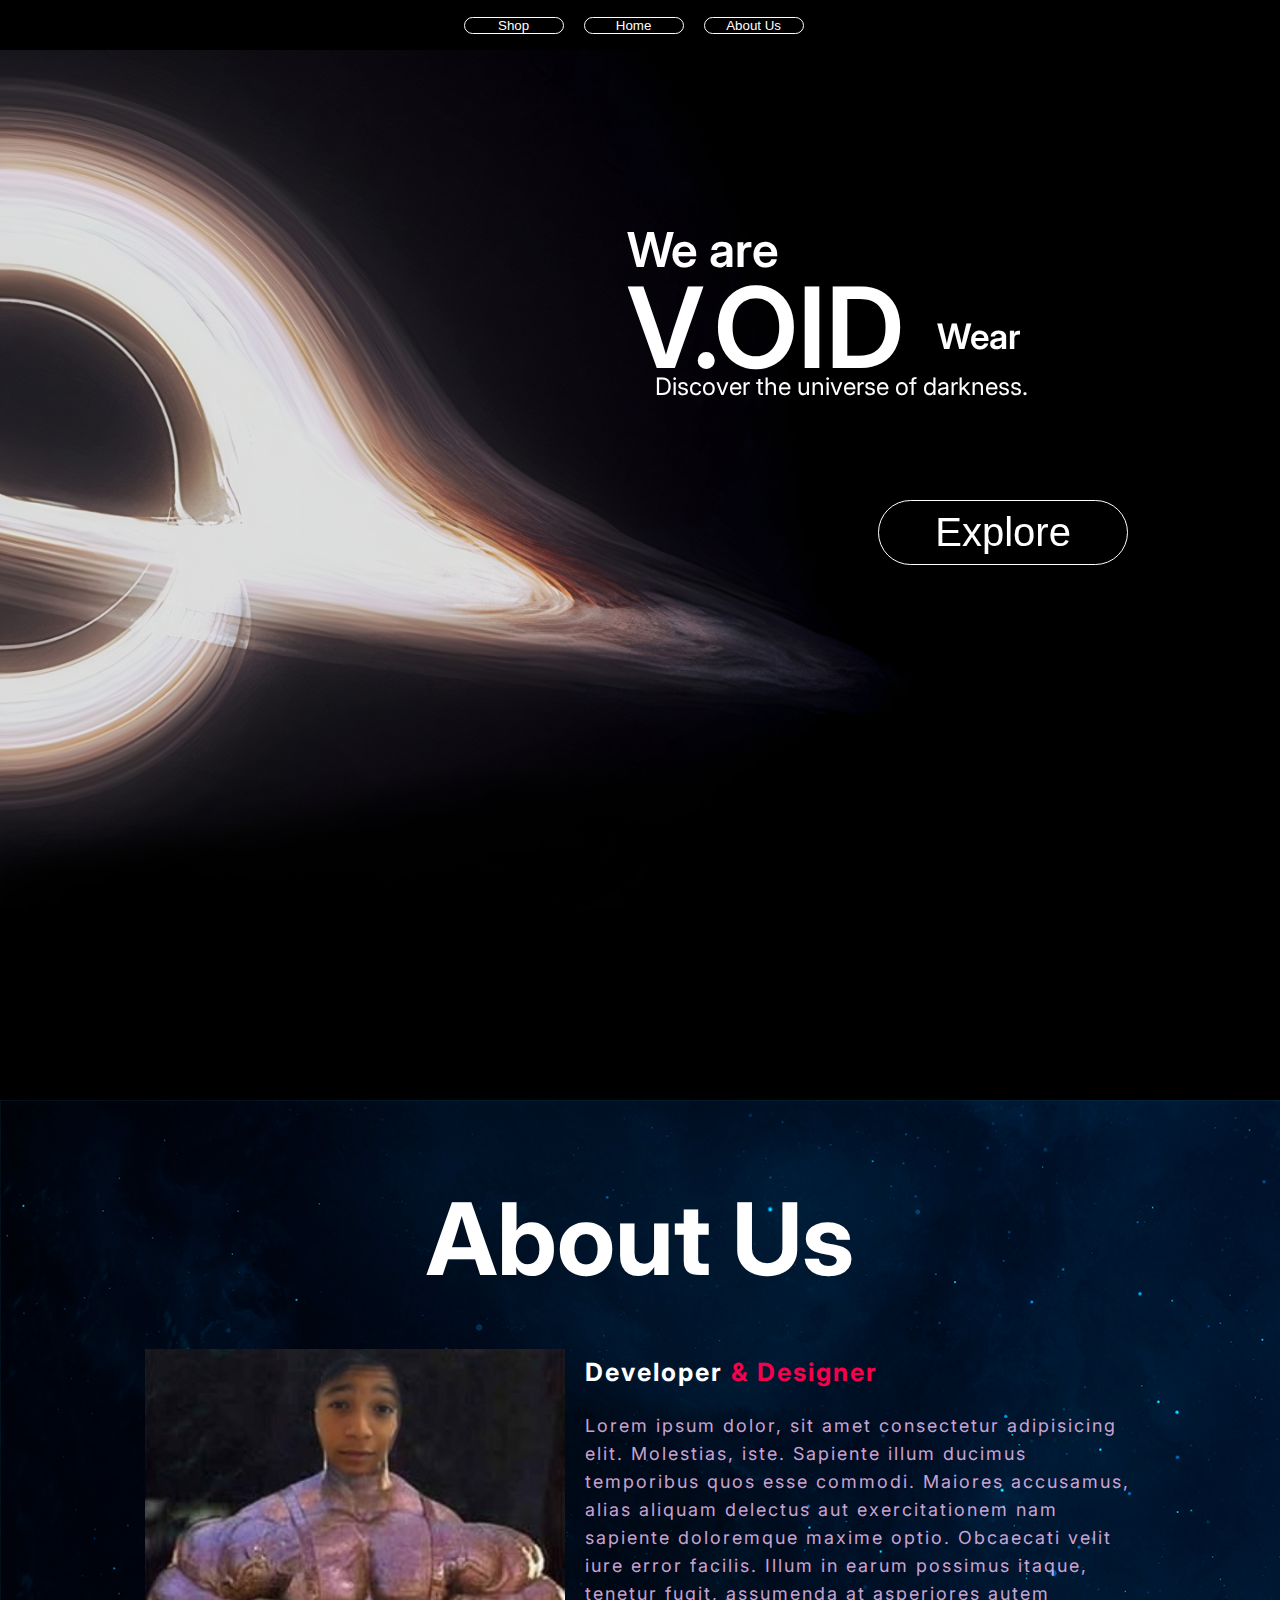
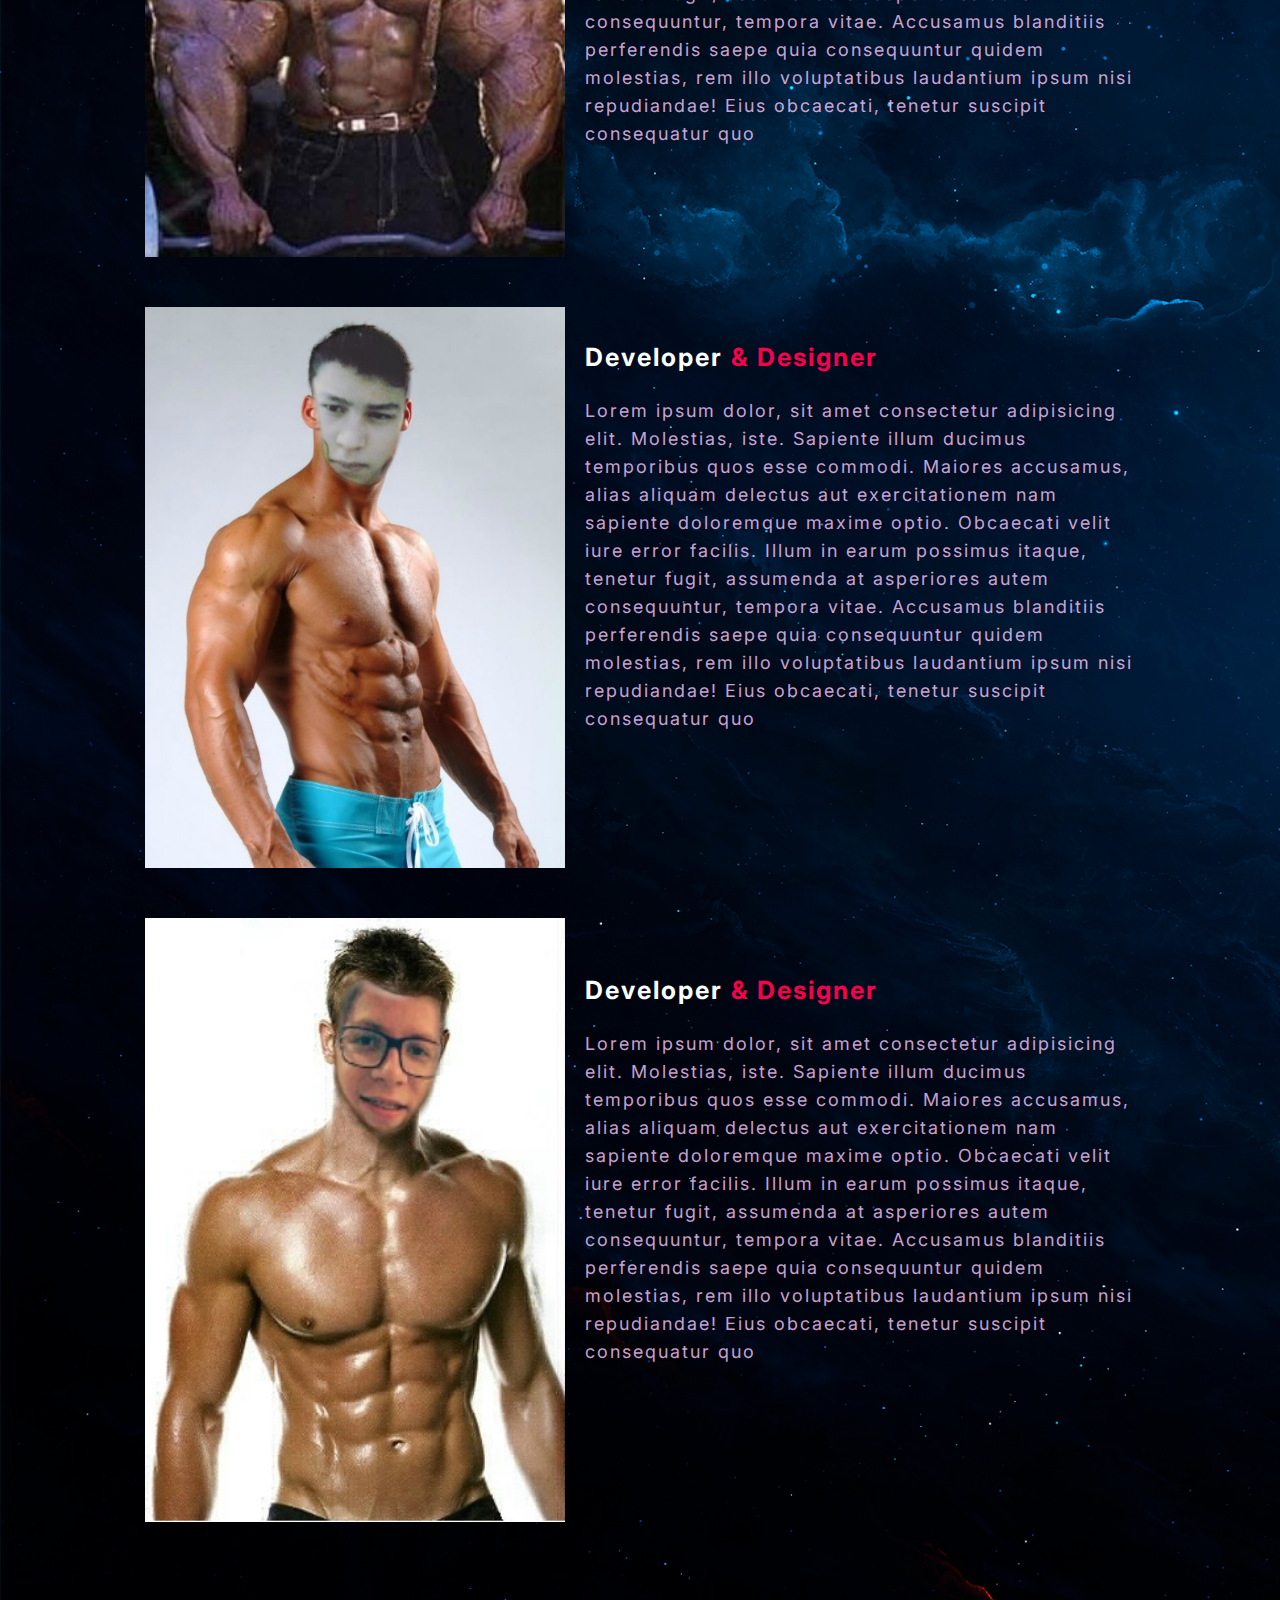
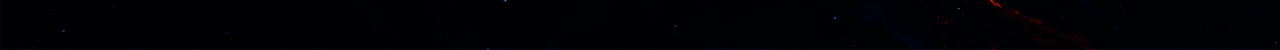
==== commit 8c810bce: "added a header section to V.OID main page, and removed overflow-x: hidden; because it was causing st" ====
--- a/index.html
+++ b/index.html
@@ -8,6 +8,13 @@
     <title>Document</title>
 </head>
 <body>
+    <header>
+        <nav id="headerNav">
+            <button class="btnNav">Shop</button>
+            <button class="btnNav">Home</button>
+            <button class="btnNav">About Us</button>
+        </nav>
+    </header>
     <main>
         <section class="blackHole"> <!--Área - Bernardo-->
             <!--Text area by the side of the black hole-->
--- a/style.css
+++ b/style.css
@@ -6,12 +6,37 @@
 }
 
 html, body{
-    overflow-x: hidden; /*added this so user can't scroll horizontally*/
     font-family: "Inter", sans-serif;
+    background-color: black;
 }
 
 main{
-    height: 100vh;
+    height: 99vh;
+}
+
+/*Nav styling*/
+
+header{
+    background-color: #000;
+    display: flex;
+    height: 50px;
+    width: 99vw;
+    position: fixed;
+    align-items: center;
+    justify-content: center;
+}
+
+#headerNav{
+    display: flex;
+    gap: 20px;
+}
+
+.btnNav{
+    color: #FFF;
+    background-color: rgba(0, 0, 0, 0);
+    border: 1px solid #FFF;
+    width: 100px;
+    border-radius: 50px;
 }
 
 /*Black hole background styling*/
@@ -22,7 +47,7 @@
     background-size: cover;
     background-attachment: fixed;
     background-repeat: no-repeat;
-    width: 100vw;
+    width: 98vw;
     height: 1000px;
     padding-bottom: 100px;
     background-color: black;
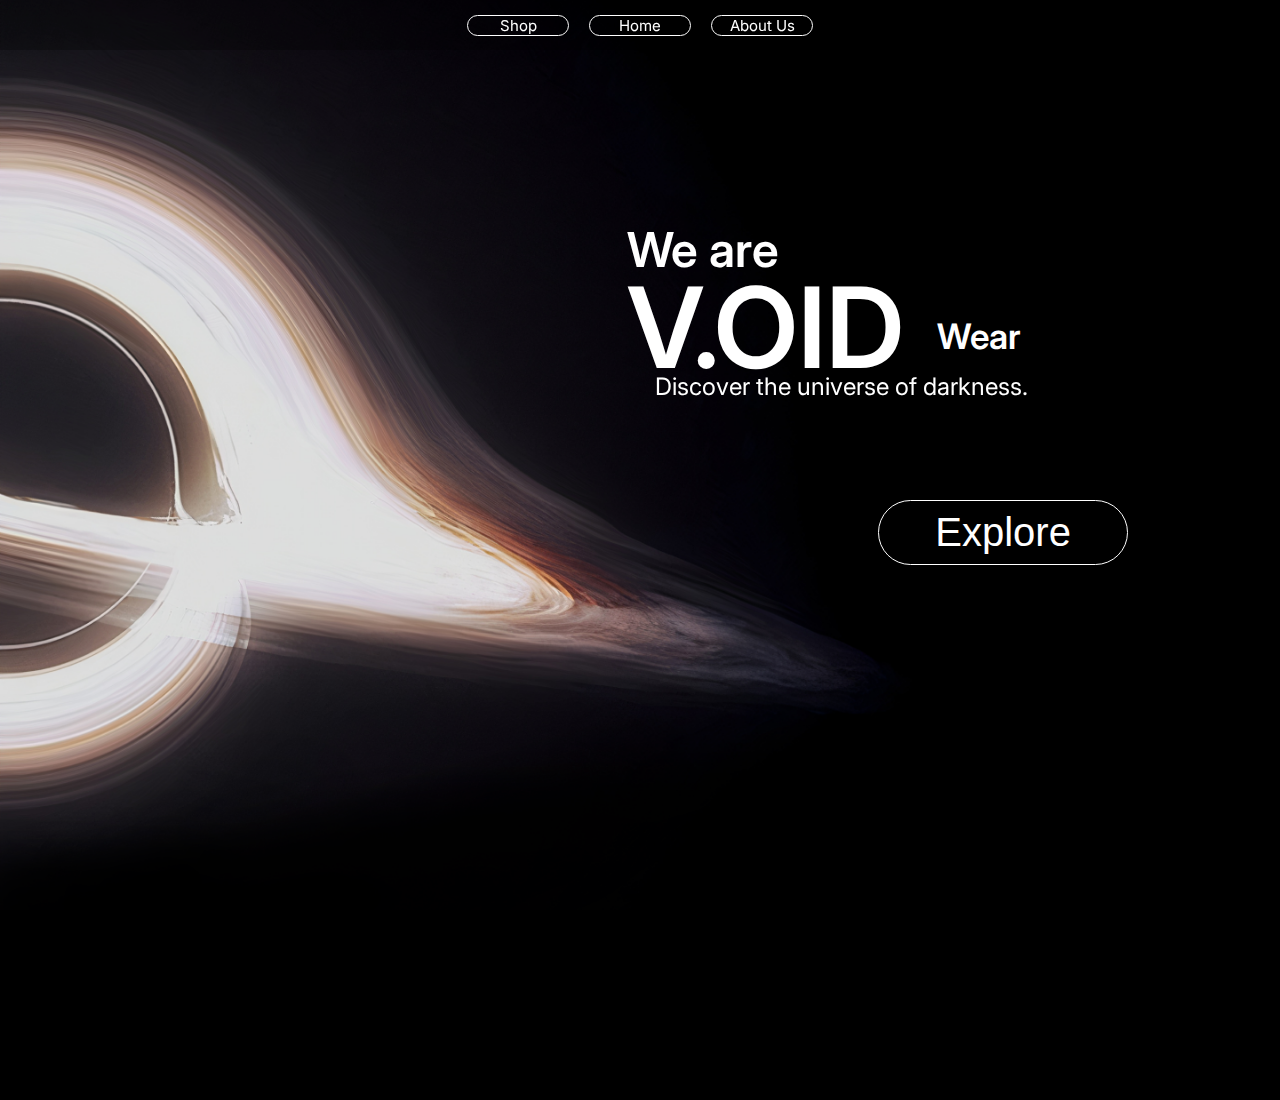
==== commit de310065: "started aboutUs dedicated page" ====
--- a/index.html
+++ b/index.html
@@ -4,15 +4,16 @@
     <meta charset="UTF-8">
     <meta http-equiv="X-UA-Compatible" content="IE=edge">
     <meta name="viewport" content="width=device-width, initial-scale=1.0">
-    <link rel="stylesheet" href="style.css">
+    <link rel="stylesheet" href="indexStyle.css">
+    <link rel="stylesheet" href="header.css">
     <title>Document</title>
 </head>
 <body>
     <header>
         <nav id="headerNav">
-            <button class="btnNav">Shop</button>
-            <button class="btnNav">Home</button>
-            <button class="btnNav">About Us</button>
+            <a href="#" class="aNav">Shop</a>
+            <a href="index.html" class="aNav">Home</a>
+            <a href="aboutUs.html" class="aNav">About Us</a>
         </nav>
     </header>
     <main>
@@ -34,38 +35,39 @@
 
         <section class="shop"> <!--Área - Vitor-->
         </section>
-
-        <section class="aboutUs"> <!--Área do Bryan-->
+        <!--Área do Bryan-->
+        
+        <!-- <section class="aboutUs"> 
 
             <h1 id="aboutUsTitle">About Us</h1>
             
             <div class="main3">
-                <img  src="imgs/Bernardo Sarado.jpg"> <!--Fto do Bernardo-->
-                <div class="about-text"> <!--Texto Bernardo-->
-                    <h5>Developer<span class="designer"> & Designer</span> </h5><!--Conhecimento-->
+                <img  src="imgs/Bernardo Sarado.jpg"> 
+                <div class="about-text"> 
+                    <h5>Developer<span class="designer"> & Designer</span> </h5>
                     <p id="paragrafo">Lorem ipsum dolor, sit amet consectetur adipisicing elit. Molestias, iste. Sapiente illum ducimus temporibus quos esse commodi. Maiores accusamus, alias aliquam delectus aut exercitationem nam sapiente doloremque maxime optio. Obcaecati velit iure error facilis. Illum in earum possimus itaque, tenetur fugit, assumenda at asperiores autem consequuntur, tempora vitae. Accusamus blanditiis perferendis saepe quia consequuntur quidem molestias, rem illo voluptatibus laudantium ipsum nisi repudiandae! Eius obcaecati, tenetur suscipit consequatur quo</p>
-                    <!--Falando sobre Bernardo-->
+
                 </div>
             </div>
 
             <div class="main3">
-                <img  src="imgs/Vitor Sarado.jpg"> <!--Fto do Bernardo-->
-                <div class="about-text"> <!--Texto Vitor-->
-                    <h5>Developer<span class="designer"> & Designer</span> </h5><!--Conhecimento-->
-                    <p id="paragrafo">Lorem ipsum dolor, sit amet consectetur adipisicing elit. Molestias, iste. Sapiente illum ducimus temporibus quos esse commodi. Maiores accusamus, alias aliquam delectus aut exercitationem nam sapiente doloremque maxime optio. Obcaecati velit iure error facilis. Illum in earum possimus itaque, tenetur fugit, assumenda at asperiores autem consequuntur, tempora vitae. Accusamus blanditiis perferendis saepe quia consequuntur quidem molestias, rem illo voluptatibus laudantium ipsum nisi repudiandae! Eius obcaecati, tenetur suscipit consequatur quo</p> <!--Falando sobre Vitor-->
+                <img  src="imgs/Vitor Sarado.jpg">
+                <div class="about-text"> 
+                    <h5>Developer<span class="designer"> & Designer</span> </h5>
+                    <p id="paragrafo">Lorem ipsum dolor, sit amet consectetur adipisicing elit. Molestias, iste. Sapiente illum ducimus temporibus quos esse commodi. Maiores accusamus, alias aliquam delectus aut exercitationem nam sapiente doloremque maxime optio. Obcaecati velit iure error facilis. Illum in earum possimus itaque, tenetur fugit, assumenda at asperiores autem consequuntur, tempora vitae. Accusamus blanditiis perferendis saepe quia consequuntur quidem molestias, rem illo voluptatibus laudantium ipsum nisi repudiandae! Eius obcaecati, tenetur suscipit consequatur quo</p> 
                 </div>
             </div>
 
             <div class="main3">
-                <img  src="imgs/Bryan sarado.jpg"> <!--Fto do Bernardo-->
-                <div class="about-text"> <!--Texto Bryan-->
-                    <h5>Developer<span class="designer"> & Designer</span> </h5><!--Conhecimento-->
+                <img  src="imgs/Bryan sarado.jpg"> 
+                <div class="about-text">        
+                    <h5>Developer<span class="designer"> & Designer</span> </h5>
                     <p id="paragrafo">Lorem ipsum dolor, sit amet consectetur adipisicing elit. Molestias, iste. Sapiente illum ducimus temporibus quos esse commodi. Maiores accusamus, alias aliquam delectus aut exercitationem nam sapiente doloremque maxime optio. Obcaecati velit iure error facilis. Illum in earum possimus itaque, tenetur fugit, assumenda at asperiores autem consequuntur, tempora vitae. Accusamus blanditiis perferendis saepe quia consequuntur quidem molestias, rem illo voluptatibus laudantium ipsum nisi repudiandae! Eius obcaecati, tenetur suscipit consequatur quo</p> 
-                    <!--Falando sobre Bryan-->
+                
                 </div>
             </div>
 
-        </section>
+        </section> -->
     </main>
 </body>
 </html>--- a/indexStyle.css
+++ b/indexStyle.css
@@ -0,0 +1,176 @@
+@import url('https://fonts.googleapis.com/css2?family=Inter:wght@100;200;300;400;500;600;700;800;900&display=swap');
+
+*{
+    margin: 0;
+    padding: 0;
+}
+
+html, body{
+    font-family: "Inter", sans-serif;
+    background-color: black;
+}
+
+main{
+    height: 99vh;
+}
+
+
+/*Black hole background styling*/
+
+.blackHole{
+    background: url("imgs/blackHole.png");
+    background-position: left top;
+    background-size: cover;
+    background-attachment: fixed;
+    background-repeat: no-repeat;
+    width: 98vw;
+    height: 1000px;
+    padding-bottom: 100px;
+    background-color: black;
+}
+
+/*Styling the text by the side of the black hole*/
+
+#voidTextIntro{
+    color: #FFF;
+    position: relative;
+    top: 20%;
+    left: 50%;
+    width: 200px;
+    white-space: nowrap;
+    height: 200px;
+    cursor: default;
+}
+
+#weAre{
+    font-size: 3em;
+    font-weight: 600;
+    position: relative;
+    top: 20px;
+    transition: 2s;
+
+}
+
+#void{
+    font-size: 7em;
+    font-weight: 600;
+}
+
+#wear{
+    font-size: 2.2em;
+    font-weight: 600;
+    position: relative;
+    bottom: 80px;
+    left: 310px;
+}
+
+#discover{
+    font-size: 1.5em;
+    font-weight: 400;
+    position: relative;
+    bottom: 65px;
+    left: 28px;
+}
+
+/*Makes each letter of V.OID disappear on hover*/
+
+.voidConsume{
+    transition: 0.5s;
+}
+
+.voidConsume:hover{
+    opacity: 0;
+}
+
+#btnExplore{
+    border: 1px solid white;
+    color: #FFF;
+    background-color: rgba(0, 0, 0, 0);
+    width: 250px;
+    height: 65px;
+    border-radius: 50px;
+    font-size: 40px;
+    position: relative;
+    top: 30%;
+    left: 70%;
+}
+
+/* -------------------------------------------------------------------------------- */
+
+/* -------------------------------------------------------------------------------- */
+
+.aboutUs{ /*About  */
+    width: 100%;
+    padding: 78px 0px;
+    background-color: #000000;
+    background-image: url(imgs/Azulkkk.jpg);
+    background-repeat: no-repeat;
+    background-size: cover;
+    background-position: left center;
+    
+}
+
+.aboutUs img{
+    height: auto;
+    width: 420px;
+}
+
+.about-text{
+    width: 550px;
+}
+
+.about-text h1{
+    color: #fff;
+    font-size: 90px;
+    text-transform: capitalize;
+    margin-bottom:120px ;
+}
+
+.about-text h5{
+    color: #fff;
+    font-size: 25px;
+    text-transform: capitalize;
+    margin-bottom: 25px;
+    letter-spacing: 2px;
+}
+.about-text p{
+    color: #fcfc;
+    letter-spacing: 2px;
+    line-height: 28px;
+    font-size: 18px;
+    margin-bottom: 100px;
+}
+
+#aboutUsTitle{
+    color: #fff;
+    text-align: center;
+    margin-bottom: 50px;
+    font-size: 100px;
+}
+
+.main3{
+    width: 1130px;
+    max-width: 95%;
+    margin: 0 auto;
+    margin-bottom: 50px;
+    display: flex;
+    align-items: center;
+    justify-content:center ;
+    flex-direction: row;
+    gap: 20px;
+
+}
+
+.paragrafo{
+    display: flex;
+}
+
+.designer{
+    color: #f9004d;
+}
+
+#vitor{
+    margin-bottom: 40px;
+
+       
+}
--- a/header.css
+++ b/header.css
@@ -0,0 +1,26 @@
+header{
+    background-color: rgba(0, 0, 0, 0.25);
+    display: flex;
+    height: 50px;
+    width: 100vw;
+    position: fixed;
+    align-items: center;
+    justify-content: center;
+}
+
+#headerNav{
+    display: flex;
+    gap: 20px;
+}
+
+.aNav{
+    color: #FFF;
+    font-size: 15px;
+    border: 1px solid #FFF;
+    width: 100px;
+    text-align: center;
+    border-radius: 50px;
+    background-color: inherit;
+    text-decoration: none;
+}
+
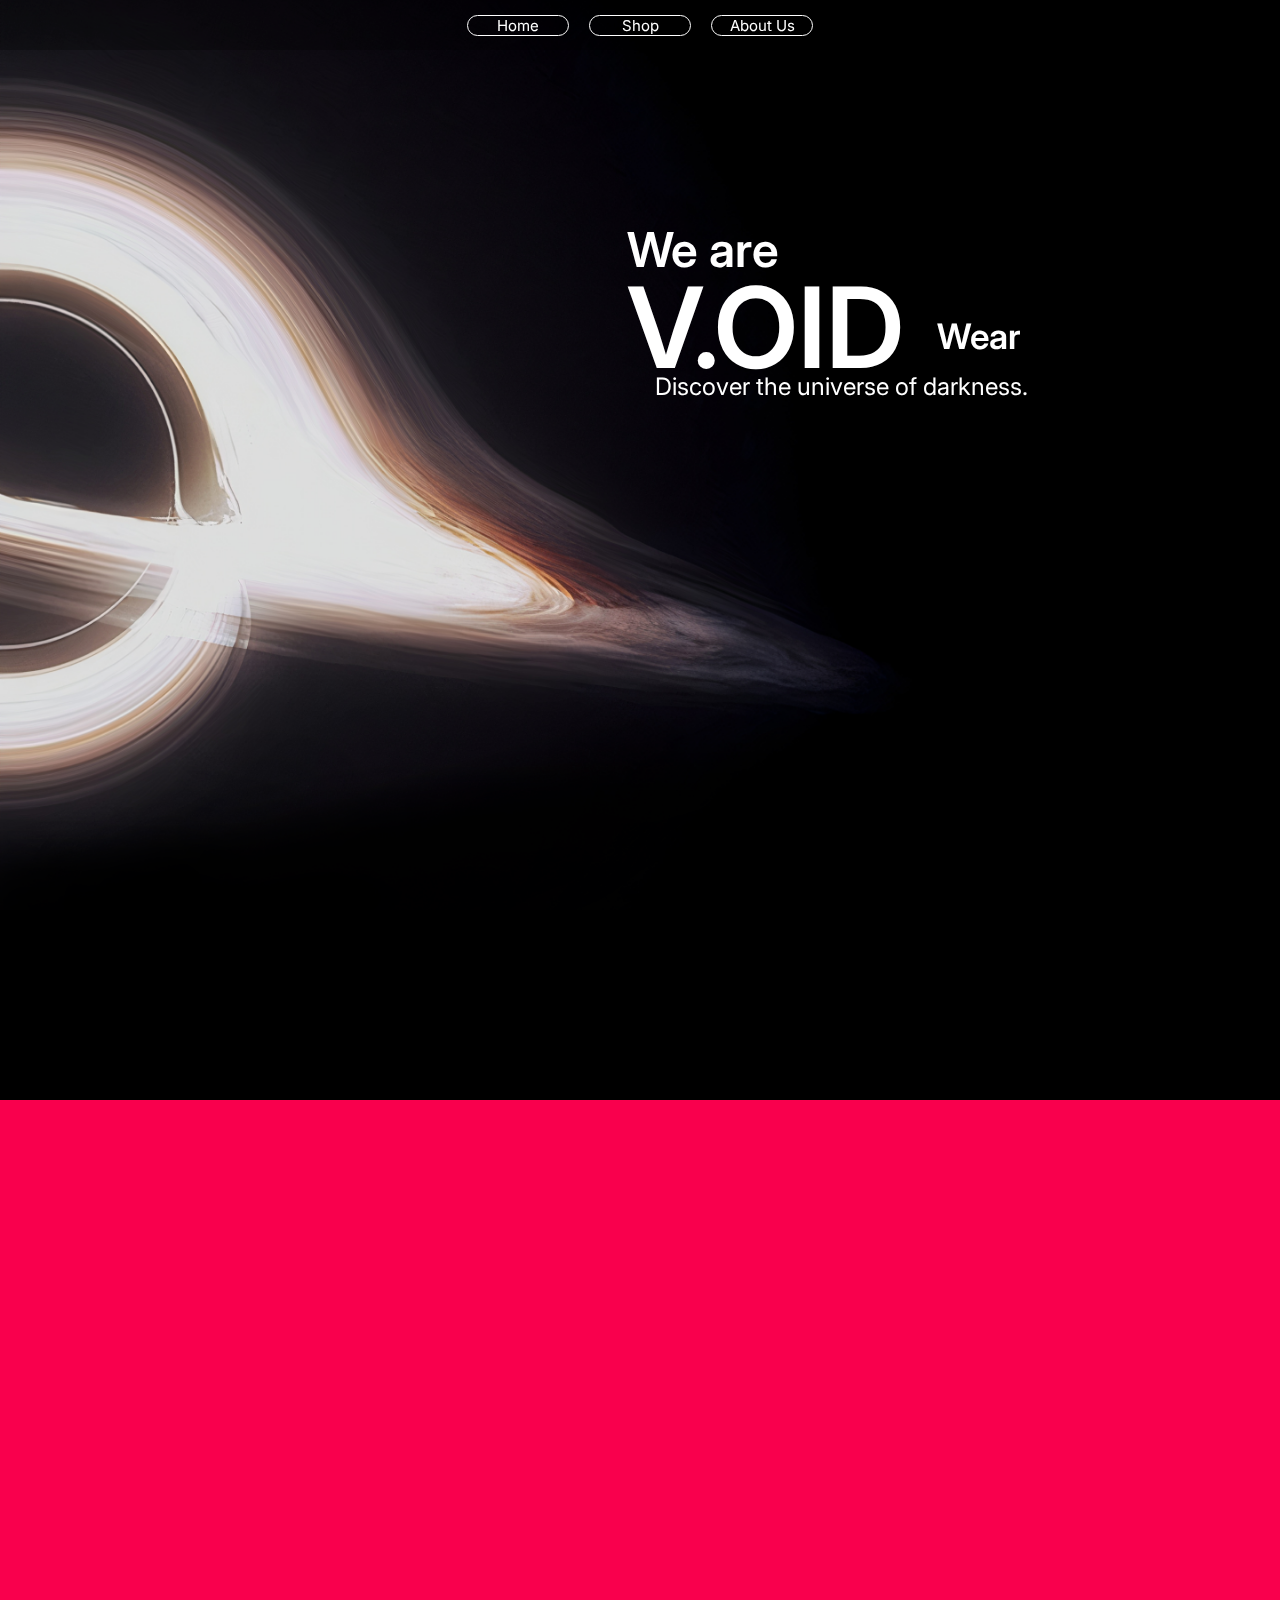
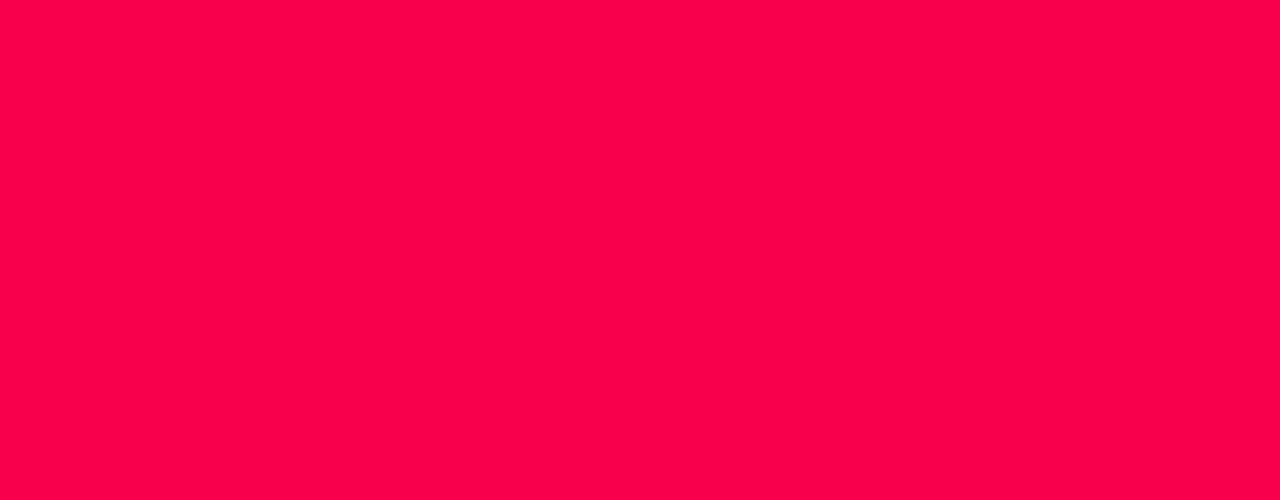
==== commit d2b3ce26: "created dedicated about us page and changed some directories" ====
--- a/index.html
+++ b/index.html
@@ -11,13 +11,13 @@
 <body>
     <header>
         <nav id="headerNav">
-            <a href="#" class="aNav">Shop</a>
-            <a href="index.html" class="aNav">Home</a>
+            <a href="#home" class="aNav">Home</a>
+            <a href="#shop" class="aNav">Shop</a>
             <a href="aboutUs.html" class="aNav">About Us</a>
         </nav>
     </header>
     <main>
-        <section class="blackHole"> <!--Área - Bernardo-->
+        <section class="blackHole" id="home"> <!--Área - Bernardo-->
             <!--Text area by the side of the black hole-->
             <div id="voidTextIntro">
                 <p id="weAre">
@@ -30,10 +30,9 @@
                 </p>
                 <p id="discover">Discover the universe of darkness.</p>
             </div>
-                <button id="btnExplore">Explore</button>
         </section>
 
-        <section class="shop"> <!--Área - Vitor-->
+        <section class="shop" id="shop"> <!--Área - Vitor-->
         </section>
         <!--Área do Bryan-->
         
--- a/indexStyle.css
+++ b/indexStyle.css
@@ -8,6 +8,7 @@
 html, body{
     font-family: "Inter", sans-serif;
     background-color: black;
+    scroll-behavior: smooth;
 }
 
 main{
@@ -82,24 +83,17 @@
     opacity: 0;
 }
 
-#btnExplore{
-    border: 1px solid white;
-    color: #FFF;
-    background-color: rgba(0, 0, 0, 0);
-    width: 250px;
-    height: 65px;
-    border-radius: 50px;
-    font-size: 40px;
-    position: relative;
-    top: 30%;
-    left: 70%;
+/* -------------------------------------------------------------------------------- */
+
+.shop{
+    height: 1000px;
+    background-color: #f9004d;
 }
 
 /* -------------------------------------------------------------------------------- */
 
-/* -------------------------------------------------------------------------------- */
-
-.aboutUs{ /*About  */
+/* 
+.aboutUs{ About 
     width: 100%;
     padding: 78px 0px;
     background-color: #000000;
@@ -173,4 +167,4 @@
     margin-bottom: 40px;
 
        
-}
+} */
